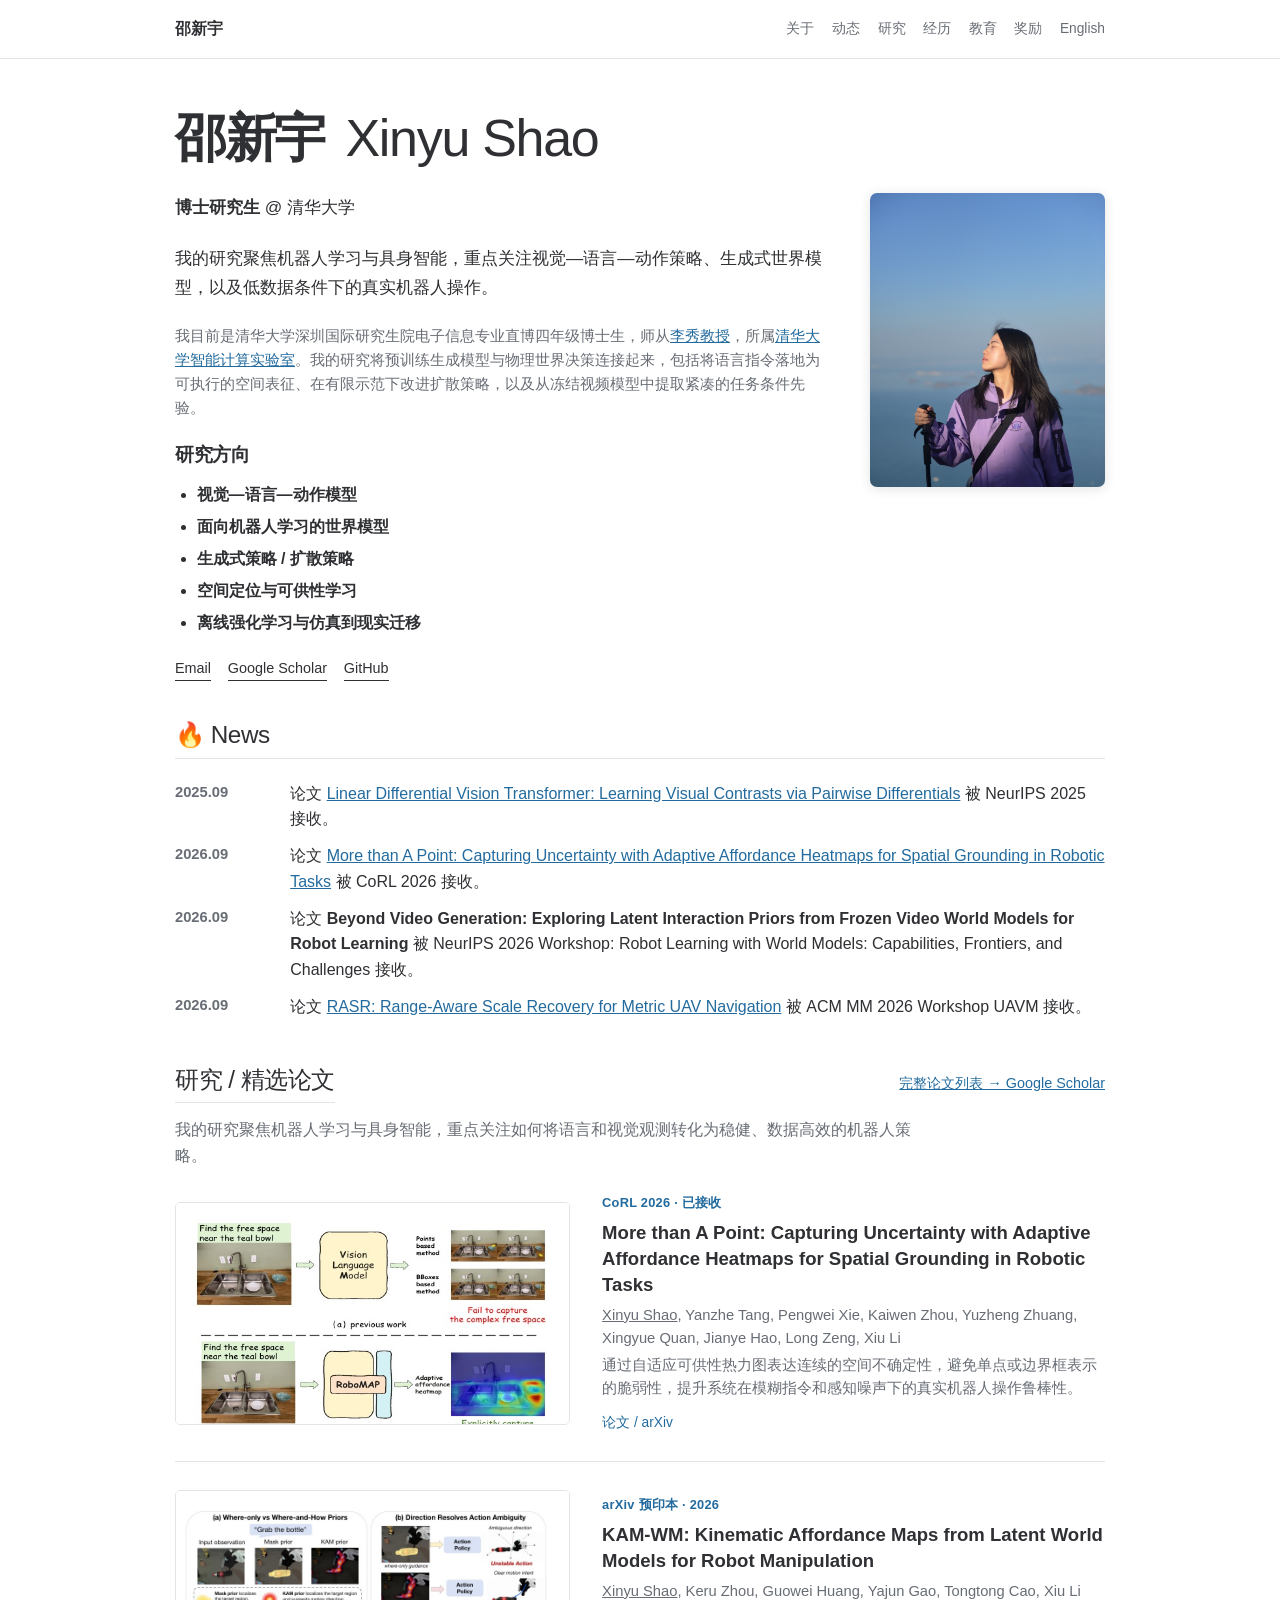
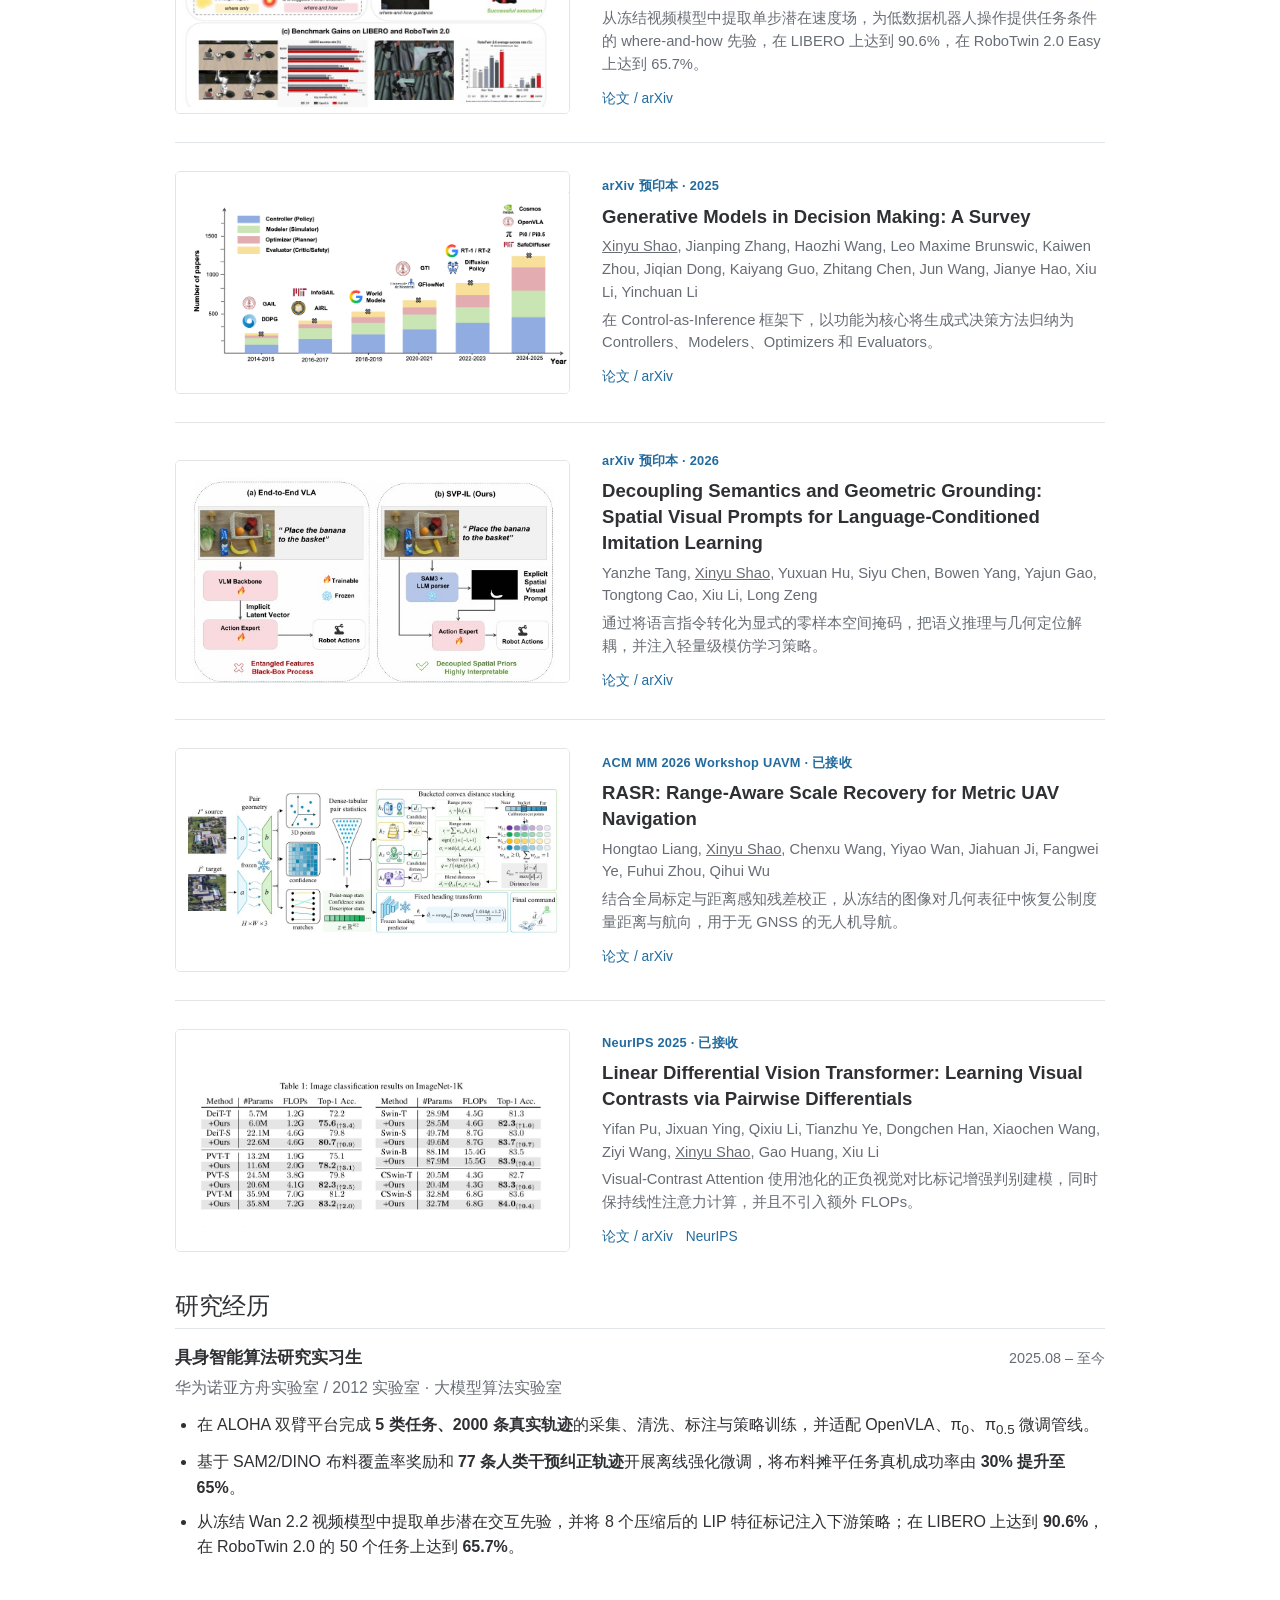
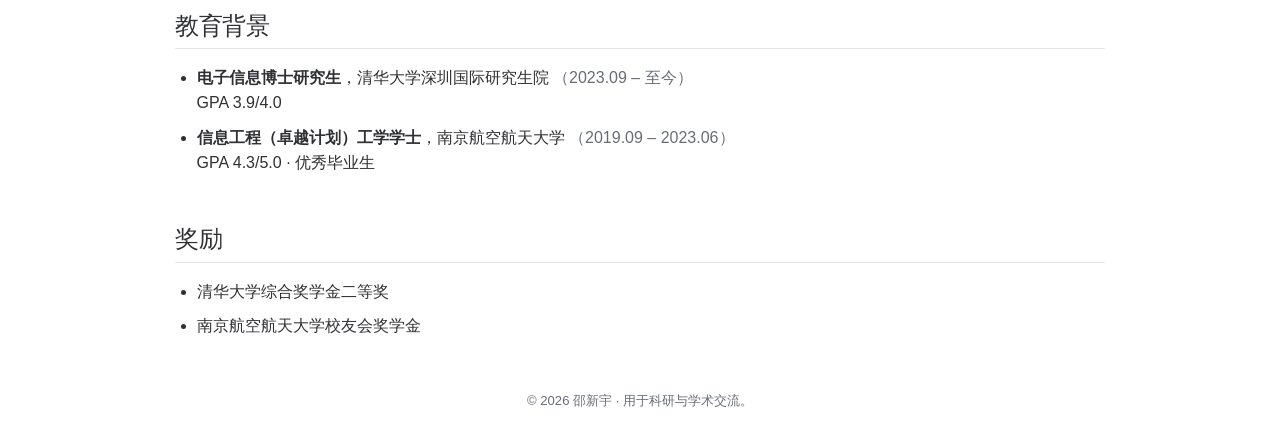
==== zh.html @ 451991c5 "Remove duplicate publication list" ====
<!DOCTYPE html>
<html lang="zh-CN">
<head>
    <meta charset="UTF-8">
    <meta name="viewport" content="width=device-width, initial-scale=1.0">
    <meta name="description" content="邵新宇，清华大学电子信息博士生，研究方向包括机器人学习、具身智能、视觉语言动作模型与生成式世界模型。">
    <title>邵新宇｜机器人学习与具身智能</title>
    <link rel="canonical" href="https://xyshao23.github.io/zh.html">
    <link rel="alternate" hreflang="en" href="https://xyshao23.github.io/">
    <link rel="alternate" hreflang="zh-CN" href="https://xyshao23.github.io/zh.html">
    <link rel="stylesheet" href="styles.css?v=research-20261004">
</head>
<body class="academic-home">
    <a class="skip-link" href="#main-content">跳转至正文</a>

    <header class="academic-nav">
        <div class="academic-nav__inner">
            <a class="academic-brand" href="#about">邵新宇</a>
            <nav class="academic-nav__links" aria-label="主导航">
                <a href="#about">关于</a>
                <a href="#news">动态</a>
                <a href="#research">研究</a>
                <a href="#experience">经历</a>
                <a href="#education">教育</a>
                <a href="#awards">奖励</a>
                <a href="index.html" lang="en">English</a>
            </nav>
        </div>
    </header>

    <main id="main-content" class="academic-container">
        <section id="about" class="academic-section academic-about" aria-labelledby="about-heading">
            <h1 id="about-heading"><strong>邵新宇</strong> <span lang="en">Xinyu Shao</span></h1>
            <div class="academic-about__grid">
                <div class="academic-intro">
                    <p class="identity-line"><strong>博士研究生</strong> @ 清华大学</p>
                    <p class="research-statement">我的研究聚焦机器人学习与具身智能，重点关注视觉—语言—动作策略、生成式世界模型，以及低数据条件下的真实机器人操作。</p>
                    <p class="research-context muted">我目前是清华大学深圳国际研究生院电子信息专业直博四年级博士生，师从<a href="https://scholar.google.com/citations?user=Xrh1OIUAAAAJ&amp;hl=zh-CN" target="_blank" rel="noopener noreferrer">李秀教授</a>，所属<a href="https://thusigsiclab.github.io/thu.github.io/" target="_blank" rel="noopener noreferrer">清华大学智能计算实验室</a>。我的研究将预训练生成模型与物理世界决策连接起来，包括将语言指令落地为可执行的空间表征、在有限示范下改进扩散策略，以及从冻结视频模型中提取紧凑的任务条件先验。</p>

                    <h2>研究方向</h2>
                    <ul class="research-interests">
                        <li><strong>视觉—语言—动作模型</strong></li>
                        <li><strong>面向机器人学习的世界模型</strong></li>
                        <li><strong>生成式策略 / 扩散策略</strong></li>
                        <li><strong>空间定位与可供性学习</strong></li>
                        <li><strong>离线强化学习与仿真到现实迁移</strong></li>
                    </ul>

                    <div class="academic-social" aria-label="联系链接">
                        <a href="mailto:shaoxy23@mails.tsinghua.edu.cn">Email</a>
                        <a href="https://scholar.google.com/citations?user=i7L7Gd4AAAAJ&amp;hl=zh-CN" target="_blank" rel="noopener noreferrer">Google Scholar</a>
                        <a href="https://github.com/xyshao23" target="_blank" rel="noopener noreferrer">GitHub</a>
                    </div>
                </div>
                <div class="academic-profile">
                    <img src="profile.jpg" alt="邵新宇的个人照片">
                </div>
            </div>
        </section>

        <section id="news" class="academic-section" aria-labelledby="news-heading">
            <h2 id="news-heading">🔥 News</h2>
            <div class="news-list">
                <div class="news-item">
                    <time datetime="2025-09">2025.09</time>
                    <p>论文 <a href="https://arxiv.org/abs/2511.00833" target="_blank" rel="noopener noreferrer">Linear Differential Vision Transformer: Learning Visual Contrasts via Pairwise Differentials</a> 被 NeurIPS 2025 接收。</p>
                </div>
                <div class="news-item">
                    <time datetime="2026-09">2026.09</time>
                    <p>论文 <a href="https://arxiv.org/abs/2510.10912" target="_blank" rel="noopener noreferrer">More than A Point: Capturing Uncertainty with Adaptive Affordance Heatmaps for Spatial Grounding in Robotic Tasks</a> 被 CoRL 2026 接收。</p>
                </div>
                <div class="news-item">
                    <time datetime="2026-09">2026.09</time>
                    <p>论文 <strong>Beyond Video Generation: Exploring Latent Interaction Priors from Frozen Video World Models for Robot Learning</strong> 被 NeurIPS 2026 Workshop: Robot Learning with World Models: Capabilities, Frontiers, and Challenges 接收。</p>
                </div>
                <div class="news-item">
                    <time datetime="2026-09">2026.09</time>
                    <p>论文 <a href="https://arxiv.org/abs/2607.09815" target="_blank" rel="noopener noreferrer">RASR: Range-Aware Scale Recovery for Metric UAV Navigation</a> 被 ACM MM 2026 Workshop UAVM 接收。</p>
                </div>
            </div>
        </section>

        <section id="research" class="academic-section research-section" aria-labelledby="research-heading">
            <div class="section-title-row">
                <h2 id="research-heading">研究 / 精选论文</h2>
                <a class="section-note" href="https://scholar.google.com/citations?user=i7L7Gd4AAAAJ&amp;hl=zh-CN" target="_blank" rel="noopener noreferrer">完整论文列表 → Google Scholar</a>
            </div>
            <p class="research-overview">我的研究聚焦机器人学习与具身智能，重点关注如何将语言和视觉观测转化为稳健、数据高效的机器人策略。</p>
            <div class="research-list">
                <article class="research-item">
                    <div class="research-figure"><img src="assets/research/more-than-a-point.jpg" alt="More than A Point 自适应可供性热力图对比" loading="eager"></div>
                    <div class="research-content">
                        <p class="research-kicker">CoRL 2026 · 已接收</p>
                        <h3><a href="https://arxiv.org/abs/2510.10912" target="_blank" rel="noopener noreferrer">More than A Point: Capturing Uncertainty with Adaptive Affordance Heatmaps for Spatial Grounding in Robotic Tasks</a></h3>
                        <p class="research-authors"><u>Xinyu Shao</u>, Yanzhe Tang, Pengwei Xie, Kaiwen Zhou, Yuzheng Zhuang, Xingyue Quan, Jianye Hao, Long Zeng, Xiu Li</p>
                        <p class="research-description">通过自适应可供性热力图表达连续的空间不确定性，避免单点或边界框表示的脆弱性，提升系统在模糊指令和感知噪声下的真实机器人操作鲁棒性。</p>
                        <p class="research-links"><a href="https://arxiv.org/abs/2510.10912" target="_blank" rel="noopener noreferrer">论文 / arXiv</a></p>
                    </div>
                </article>

                <article class="research-item">
                    <div class="research-figure"><img src="assets/research/kam-wm.jpg" alt="KAM-WM 的 where-and-how 先验与基准结果" loading="lazy"></div>
                    <div class="research-content">
                        <p class="research-kicker">arXiv 预印本 · 2026</p>
                        <h3><a href="https://arxiv.org/abs/2607.04652" target="_blank" rel="noopener noreferrer">KAM-WM: Kinematic Affordance Maps from Latent World Models for Robot Manipulation</a></h3>
                        <p class="research-authors"><u>Xinyu Shao</u>, Keru Zhou, Guowei Huang, Yajun Gao, Tongtong Cao, Xiu Li</p>
                        <p class="research-description">从冻结视频模型中提取单步潜在速度场，为低数据机器人操作提供任务条件的 where-and-how 先验，在 LIBERO 上达到 90.6%，在 RoboTwin 2.0 Easy 上达到 65.7%。</p>
                        <p class="research-links"><a href="https://arxiv.org/abs/2607.04652" target="_blank" rel="noopener noreferrer">论文 / arXiv</a></p>
                    </div>
                </article>

                <article class="research-item">
                    <div class="research-figure"><img src="assets/research/survey.png" alt="生成式决策方法的分类与论文发展趋势" loading="lazy"></div>
                    <div class="research-content">
                        <p class="research-kicker">arXiv 预印本 · 2025</p>
                        <h3><a href="https://arxiv.org/abs/2502.17100" target="_blank" rel="noopener noreferrer">Generative Models in Decision Making: A Survey</a></h3>
                        <p class="research-authors"><u>Xinyu Shao</u>, Jianping Zhang, Haozhi Wang, Leo Maxime Brunswic, Kaiwen Zhou, Jiqian Dong, Kaiyang Guo, Zhitang Chen, Jun Wang, Jianye Hao, Xiu Li, Yinchuan Li</p>
                        <p class="research-description">在 Control-as-Inference 框架下，以功能为核心将生成式决策方法归纳为 Controllers、Modelers、Optimizers 和 Evaluators。</p>
                        <p class="research-links"><a href="https://arxiv.org/abs/2502.17100" target="_blank" rel="noopener noreferrer">论文 / arXiv</a></p>
                    </div>
                </article>

                <article class="research-item">
                    <div class="research-figure"><img src="assets/research/spatial-visual-prompts.jpg" alt="端到端 VLA 与空间视觉提示模仿学习的对比" loading="lazy"></div>
                    <div class="research-content">
                        <p class="research-kicker">arXiv 预印本 · 2026</p>
                        <h3><a href="https://arxiv.org/abs/2606.25360" target="_blank" rel="noopener noreferrer">Decoupling Semantics and Geometric Grounding: Spatial Visual Prompts for Language-Conditioned Imitation Learning</a></h3>
                        <p class="research-authors">Yanzhe Tang, <u>Xinyu Shao</u>, Yuxuan Hu, Siyu Chen, Bowen Yang, Yajun Gao, Tongtong Cao, Xiu Li, Long Zeng</p>
                        <p class="research-description">通过将语言指令转化为显式的零样本空间掩码，把语义推理与几何定位解耦，并注入轻量级模仿学习策略。</p>
                        <p class="research-links"><a href="https://arxiv.org/abs/2606.25360" target="_blank" rel="noopener noreferrer">论文 / arXiv</a></p>
                    </div>
                </article>

                <article class="research-item">
                    <div class="research-figure"><img src="assets/research/rasr.jpg" alt="RASR 距离感知尺度恢复流程图" loading="lazy"></div>
                    <div class="research-content">
                        <p class="research-kicker">ACM MM 2026 Workshop UAVM · 已接收</p>
                        <h3><a href="https://arxiv.org/abs/2607.09815" target="_blank" rel="noopener noreferrer">RASR: Range-Aware Scale Recovery for Metric UAV Navigation</a></h3>
                        <p class="research-authors">Hongtao Liang, <u>Xinyu Shao</u>, Chenxu Wang, Yiyao Wan, Jiahuan Ji, Fangwei Ye, Fuhui Zhou, Qihui Wu</p>
                        <p class="research-description">结合全局标定与距离感知残差校正，从冻结的图像对几何表征中恢复公制度量距离与航向，用于无 GNSS 的无人机导航。</p>
                        <p class="research-links"><a href="https://arxiv.org/abs/2607.09815" target="_blank" rel="noopener noreferrer">论文 / arXiv</a></p>
                    </div>
                </article>

                <article class="research-item">
                    <div class="research-figure"><img src="assets/research/linear-differential-vit.jpg" alt="Visual-Contrast Attention 与基线视觉 Transformer 的 ImageNet-1K 分类结果对比" loading="lazy"></div>
                    <div class="research-content">
                        <p class="research-kicker">NeurIPS 2025 · 已接收</p>
                        <h3><a href="https://arxiv.org/abs/2511.00833" target="_blank" rel="noopener noreferrer">Linear Differential Vision Transformer: Learning Visual Contrasts via Pairwise Differentials</a></h3>
                        <p class="research-authors">Yifan Pu, Jixuan Ying, Qixiu Li, Tianzhu Ye, Dongchen Han, Xiaochen Wang, Ziyi Wang, <u>Xinyu Shao</u>, Gao Huang, Xiu Li</p>
                        <p class="research-description">Visual-Contrast Attention 使用池化的正负视觉对比标记增强判别建模，同时保持线性注意力计算，并且不引入额外 FLOPs。</p>
                        <p class="research-links"><a href="https://arxiv.org/abs/2511.00833" target="_blank" rel="noopener noreferrer">论文 / arXiv</a><a href="https://neurips.cc/virtual/2025/loc/san-diego/poster/119578" target="_blank" rel="noopener noreferrer">NeurIPS</a></p>
                    </div>
                </article>
            </div>
        </section>

        <section id="experience" class="academic-section" aria-labelledby="experience-heading">
            <h2 id="experience-heading">研究经历</h2>
            <div class="timeline-item">
                <div class="timeline-heading">
                    <h3>具身智能算法研究实习生</h3>
                    <time datetime="2025-08">2025.08 – 至今</time>
                </div>
                <p class="organization">华为诺亚方舟实验室 / 2012 实验室 · 大模型算法实验室</p>
                <ul class="detail-list">
                    <li>在 ALOHA 双臂平台完成 <strong>5 类任务、2000 条真实轨迹</strong>的采集、清洗、标注与策略训练，并适配 OpenVLA、π<sub>0</sub>、π<sub>0.5</sub> 微调管线。</li>
                    <li>基于 SAM2/DINO 布料覆盖率奖励和 <strong>77 条人类干预纠正轨迹</strong>开展离线强化微调，将布料摊平任务真机成功率由 <strong>30% 提升至 65%</strong>。</li>
                    <li>从冻结 Wan 2.2 视频模型中提取单步潜在交互先验，并将 8 个压缩后的 LIP 特征标记注入下游策略；在 LIBERO 上达到 <strong>90.6%</strong>，在 RoboTwin 2.0 的 50 个任务上达到 <strong>65.7%</strong>。</li>
                </ul>
            </div>
        </section>

        <section id="education" class="academic-section" aria-labelledby="education-heading">
            <h2 id="education-heading">教育背景</h2>
            <ul class="compact-list">
                <li><strong>电子信息博士研究生</strong>，清华大学深圳国际研究生院 <span class="muted">（2023.09 – 至今）</span><br>GPA 3.9/4.0</li>
                <li><strong>信息工程（卓越计划）工学学士</strong>，南京航空航天大学 <span class="muted">（2019.09 – 2023.06）</span><br>GPA 4.3/5.0 · 优秀毕业生</li>
            </ul>
        </section>

        <section id="awards" class="academic-section" aria-labelledby="awards-heading">
            <h2 id="awards-heading">奖励</h2>
            <ul class="compact-list">
                <li>清华大学综合奖学金二等奖</li>
                <li>南京航空航天大学校友会奖学金</li>
            </ul>
        </section>
    </main>

    <footer class="academic-footer">© 2026 邵新宇 · 用于科研与学术交流。</footer>
</body>
</html>
---- styles.css ----
:root {
    --text: #2f3033;
    --muted: #686d75;
    --accent: #236b9e;
    --accent-dark: #185178;
    --border: #e1e5e8;
    --soft: #f3f6f8;
    --nav-height: 58px;
}

* {
    box-sizing: border-box;
}

html {
    scroll-behavior: smooth;
}

body.academic-home {
    margin: 0;
    padding-top: var(--nav-height);
    background: #ffffff;
    color: var(--text);
    font-family: -apple-system, BlinkMacSystemFont, "Segoe UI", Helvetica, Arial, sans-serif;
    font-size: 16px;
    line-height: 1.58;
}

a {
    color: var(--accent);
}

a:hover {
    color: var(--accent-dark);
}

a:focus-visible {
    outline: 3px solid rgba(35, 107, 158, 0.35);
    outline-offset: 3px;
}

.skip-link {
    position: absolute;
    top: 0;
    left: -9999px;
    z-index: 200;
    padding: 0.45rem 0.75rem;
    background: var(--text);
    color: #ffffff;
}

.skip-link:focus {
    left: 1rem;
    top: 1rem;
}

.academic-nav {
    position: fixed;
    inset: 0 0 auto;
    z-index: 100;
    min-height: var(--nav-height);
    border-bottom: 1px solid var(--border);
    background: rgba(255, 255, 255, 0.97);
}

.academic-nav__inner,
.academic-container,
.academic-footer {
    width: min(930px, calc(100% - 32px));
    margin: 0 auto;
}

.academic-nav__inner {
    min-height: var(--nav-height);
    display: flex;
    align-items: center;
    justify-content: space-between;
    gap: 1.5rem;
}

.academic-brand {
    flex: 0 0 auto;
    color: var(--text);
    font-size: 0.98rem;
    font-weight: 700;
    text-decoration: none;
    letter-spacing: -0.01em;
}

.academic-nav__links {
    display: flex;
    align-items: center;
    justify-content: flex-end;
    gap: 1.1rem;
    flex-wrap: wrap;
}

.academic-nav__links a {
    color: var(--muted);
    font-size: 0.86rem;
    text-decoration: none;
    white-space: nowrap;
}

.academic-nav__links a:hover,
.academic-nav__links a:focus-visible {
    color: var(--accent-dark);
}

.academic-section {
    padding-top: 2.45rem;
    scroll-margin-top: calc(var(--nav-height) + 2rem);
}

.academic-about {
    padding-top: 3.25rem;
}

h1,
h2,
h3,
p {
    overflow-wrap: anywhere;
}

h1 {
    margin: 0 0 1.7rem;
    color: var(--text);
    font-size: clamp(2.35rem, 6vw, 3.25rem);
    font-weight: 300;
    letter-spacing: -0.045em;
    line-height: 1.08;
}

h1 strong {
    font-weight: 700;
}

h1 span {
    margin-left: 0.18em;
    font-weight: 300;
    letter-spacing: -0.025em;
}

h2 {
    margin: 0 0 1rem;
    padding-bottom: 0.45rem;
    border-bottom: 1px solid var(--border);
    color: var(--text);
    font-size: 1.52rem;
    font-weight: 400;
    letter-spacing: -0.02em;
    line-height: 1.25;
}

h3 {
    color: var(--text);
}

.academic-about__grid {
    display: grid;
    grid-template-columns: minmax(0, 1fr) 235px;
    gap: 2.65rem;
    align-items: start;
}

.academic-intro {
    min-width: 0;
}

.identity-line {
    margin: 0 0 1.4rem;
    font-size: 1.08rem;
    line-height: 1.65;
}

.research-statement {
    max-width: 690px;
    margin: 0 0 1.45rem;
    font-size: 1.08rem;
    line-height: 1.65;
}

.research-context {
    max-width: 690px;
    margin: 0 0 1.35rem;
    font-size: 0.94rem;
    line-height: 1.58;
}

.academic-intro h2 {
    margin-top: 1.45rem;
    padding: 0;
    border-bottom: 0;
    font-size: 1.18rem;
    font-weight: 700;
}

.research-interests {
    margin: 0.35rem 0 1.35rem;
    padding-left: 1.35rem;
}

.research-interests li {
    margin: 0 0 0.42rem;
}

.academic-profile {
    width: 235px;
    justify-self: end;
}

.academic-profile img {
    display: block;
    width: 100%;
    aspect-ratio: 4 / 5;
    border-radius: 7px;
    box-shadow: 0 2px 12px rgba(21, 32, 43, 0.12);
    object-fit: cover;
    object-position: center 27%;
}

.academic-social {
    display: flex;
    gap: 1.05rem;
    flex-wrap: wrap;
    margin: 1.35rem 0 0;
}

.academic-social a {
    border-bottom: 1px solid currentColor;
    color: var(--text);
    font-size: 0.9rem;
    text-decoration: none;
}

.academic-social a:hover {
    color: var(--accent);
}

.news-list {
    margin: 0;
}

.news-item {
    display: grid;
    grid-template-columns: 6.2rem minmax(0, 1fr);
    gap: 1rem;
    padding: 0.38rem 0;
}

.news-item time {
    color: var(--muted);
    font-size: 0.92rem;
    font-weight: 700;
    white-space: nowrap;
}

.news-item p {
    margin: 0;
}

.research-overview {
    max-width: 760px;
    margin: -0.25rem 0 1.55rem;
    color: var(--muted);
    font-size: 1.03rem;
}

.research-list {
    display: flex;
    flex-direction: column;
    gap: 1.75rem;
}

.research-item {
    display: grid;
    grid-template-columns: minmax(260px, 0.88fr) minmax(0, 1.12fr);
    gap: 2rem;
    align-items: center;
    padding-bottom: 1.75rem;
    border-bottom: 1px solid var(--border);
}

.research-item:last-child {
    padding-bottom: 0;
    border-bottom: 0;
}

.research-figure {
    overflow: hidden;
    border: 1px solid var(--border);
    border-radius: 5px;
    background: #ffffff;
}

.research-figure img {
    display: block;
    width: 100%;
    aspect-ratio: 16 / 9;
    object-fit: contain;
    background: #ffffff;
}

.research-content {
    min-width: 0;
}

.research-kicker {
    margin: 0 0 0.45rem;
    color: var(--accent);
    font-size: 0.8rem;
    font-weight: 700;
    letter-spacing: 0.02em;
}

.research-content h3 {
    margin: 0 0 0.35rem;
    font-size: 1.16rem;
    line-height: 1.4;
}

.research-content h3 a {
    color: var(--text);
    text-decoration: none;
}

.research-content h3 a:hover {
    color: var(--accent);
}

.research-authors,
.research-description {
    margin: 0.3rem 0;
    font-size: 0.92rem;
    line-height: 1.55;
}

.research-authors {
    color: var(--muted);
}

.research-description {
    color: var(--muted);
}

.research-links {
    display: flex;
    gap: 0.8rem;
    flex-wrap: wrap;
    margin: 0.75rem 0 0;
    font-size: 0.86rem;
}

.research-links a {
    color: var(--accent);
    text-decoration: none;
}

.research-links a:hover {
    text-decoration: underline;
}

.section-title-row {
    display: flex;
    align-items: baseline;
    justify-content: space-between;
    gap: 1rem;
    flex-wrap: wrap;
}

.section-title-row h2 {
    margin-bottom: 1.05rem;
}

.section-note {
    margin-bottom: 0.82rem;
    font-size: 0.9rem;
    white-space: nowrap;
}

.publications-list {
    margin: 1.15rem 0 0;
    padding: 0;
    list-style: none;
}

.publication-item {
    display: grid;
    grid-template-columns: 110px minmax(0, 1fr);
    gap: 1.3rem;
    margin: 0 0 1.55rem;
}

.publication-badges {
    display: flex;
    flex-direction: column;
    gap: 0.4rem;
    padding-top: 0.12rem;
}

.publication-badge {
    display: block;
    padding: 0.18rem 0.35rem;
    border-radius: 3px;
    background: #347e91;
    color: #ffffff;
    font-size: 0.7rem;
    font-weight: 700;
    line-height: 1.35;
    text-align: center;
}

.publication-badge.accepted {
    background: #6c9d50;
}

.publication-badge.preprint {
    background: #707983;
}

.publication-content {
    min-width: 0;
}

.publication-content h3 {
    margin: 0 0 0.22rem;
    font-size: 1.02rem;
    line-height: 1.38;
}

.publication-content h3 a {
    color: var(--text);
    text-decoration: none;
}

.publication-content h3 a:hover {
    color: var(--accent);
}

.publication-authors,
.publication-venue,
.publication-highlights {
    margin: 0.17rem 0;
    font-size: 0.91rem;
    line-height: 1.5;
}

.publication-venue {
    color: var(--muted);
}

.publication-highlights {
    color: var(--muted);
}

.publication-links {
    display: flex;
    gap: 0.42rem 0.58rem;
    flex-wrap: wrap;
    margin: 0.42rem 0 0;
    font-size: 0.78rem;
}

.publication-links a,
.publication-links span {
    display: inline-block;
    padding: 0.13rem 0.5rem;
    border: 1px solid var(--border);
    border-radius: 3px;
    color: var(--text);
    text-decoration: none;
}

.publication-links a:hover {
    border-color: var(--accent);
    color: var(--accent);
}

.timeline-item {
    padding-bottom: 0.15rem;
}

.timeline-heading {
    display: flex;
    align-items: baseline;
    justify-content: space-between;
    gap: 1rem;
}

.timeline-heading h3 {
    margin: 0;
    font-size: 1.05rem;
}

.timeline-heading time {
    flex: 0 0 auto;
    color: var(--muted);
    font-size: 0.9rem;
}

.organization {
    margin: 0.22rem 0 0.7rem;
    color: var(--muted);
}

.detail-list,
.compact-list {
    margin: 0;
    padding-left: 1.35rem;
}

.detail-list li,
.compact-list li {
    margin-bottom: 0.58rem;
}

.muted {
    color: var(--muted);
}

.academic-footer {
    padding-top: 2.7rem;
    padding-bottom: 2rem;
    color: var(--muted);
    font-size: 0.82rem;
    text-align: center;
}

@media (max-width: 720px) {
    :root {
        --nav-height: 112px;
    }

    .academic-nav__inner {
        align-items: flex-start;
        flex-direction: column;
        justify-content: center;
        gap: 0.2rem;
        padding: 0.6rem 0;
    }

    .academic-nav__links {
        justify-content: flex-start;
        gap: 0.35rem 0.95rem;
    }

    .academic-about__grid {
        grid-template-columns: 1fr;
        gap: 1.6rem;
    }

    .academic-profile {
        order: -1;
        width: min(210px, 64vw);
        justify-self: center;
    }

    .academic-about {
        padding-top: 2.3rem;
    }

    .news-item {
        grid-template-columns: 5.5rem minmax(0, 1fr);
        gap: 0.7rem;
    }

    .publication-item {
        grid-template-columns: 1fr;
        gap: 0.48rem;
    }

    .research-item {
        grid-template-columns: 1fr;
        gap: 1rem;
        align-items: start;
    }

    .research-figure {
        width: 100%;
    }

    .publication-badges {
        flex-direction: row;
        flex-wrap: wrap;
        width: auto;
    }

    .publication-badge {
        min-width: 66px;
    }

    .timeline-heading {
        align-items: flex-start;
        flex-direction: column;
        gap: 0.12rem;
    }

    .section-note {
        white-space: normal;
    }
}

@media (max-width: 460px) {
    .academic-nav__inner,
    .academic-container,
    .academic-footer {
        width: min(930px, calc(100% - 24px));
    }

    body.academic-home {
        font-size: 15px;
    }

    h1 {
        font-size: 2.25rem;
    }

    .news-item {
        grid-template-columns: 1fr;
        gap: 0.08rem;
    }
}
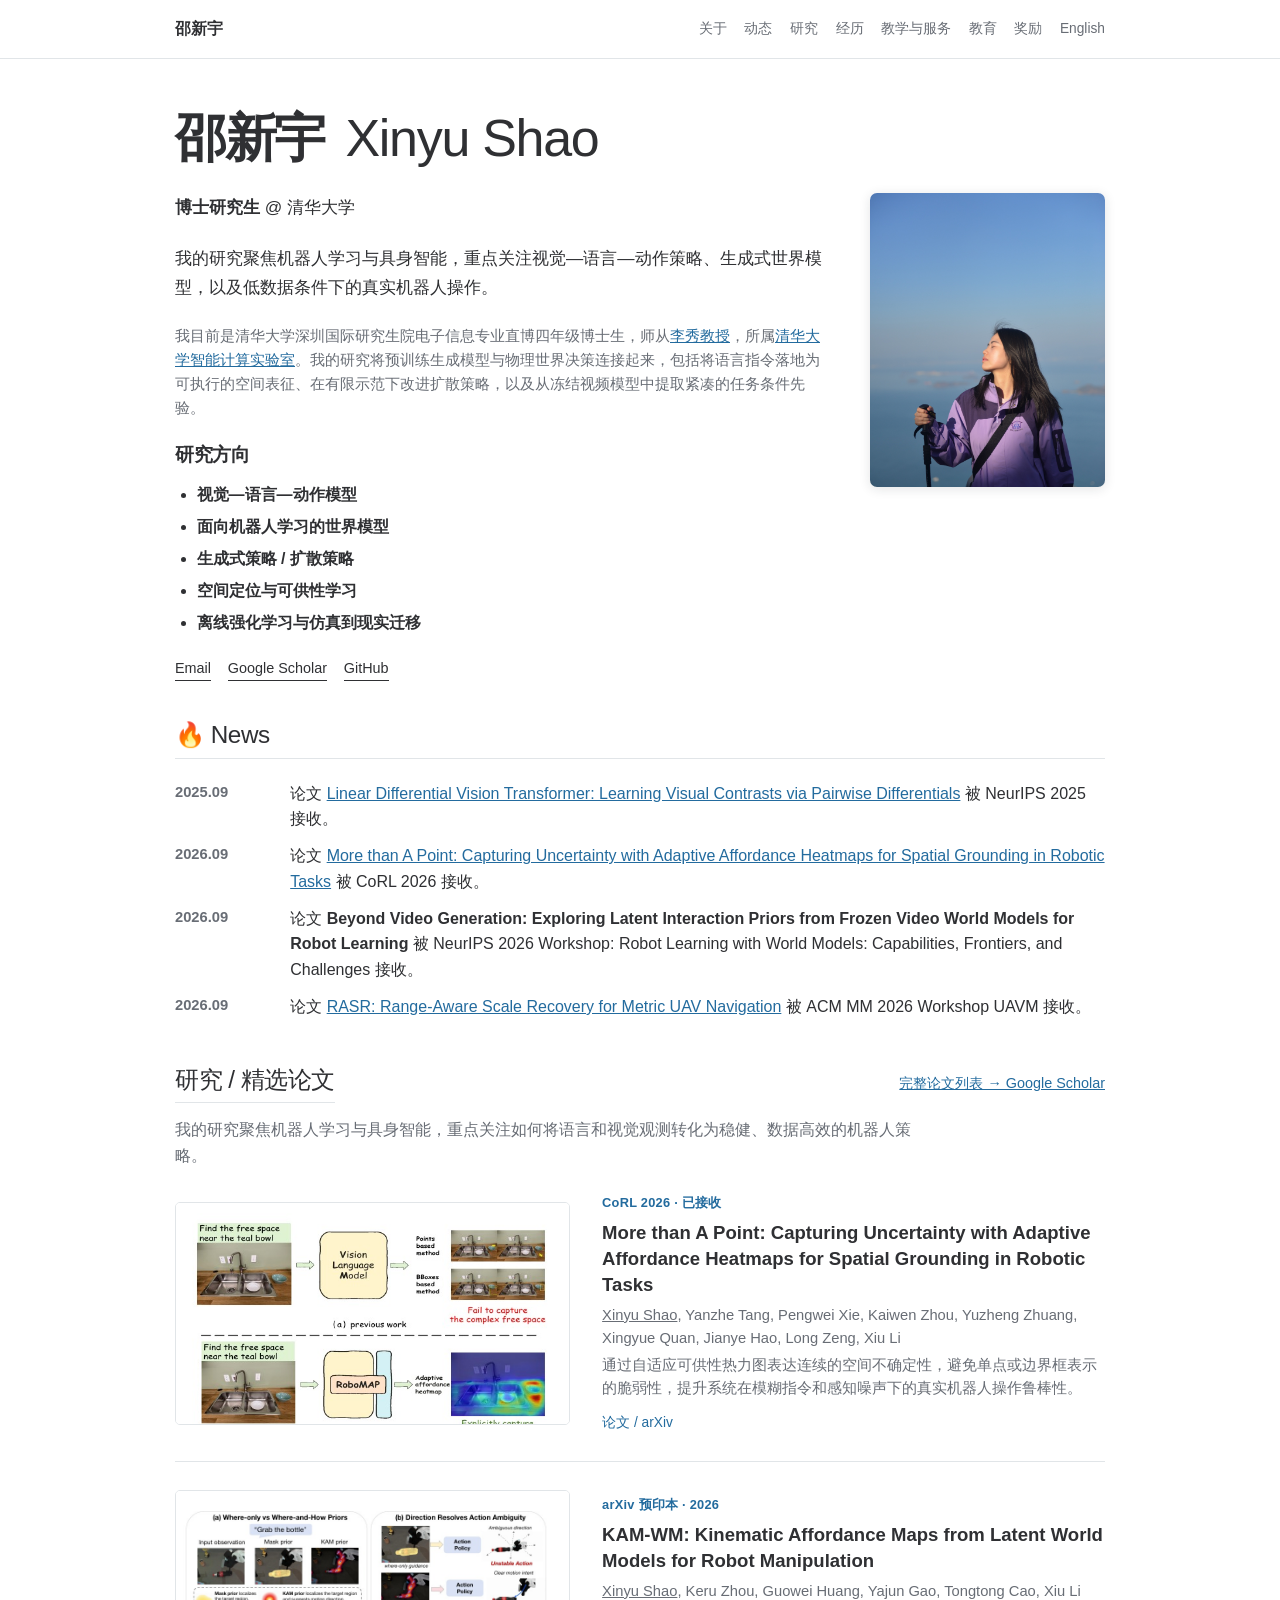
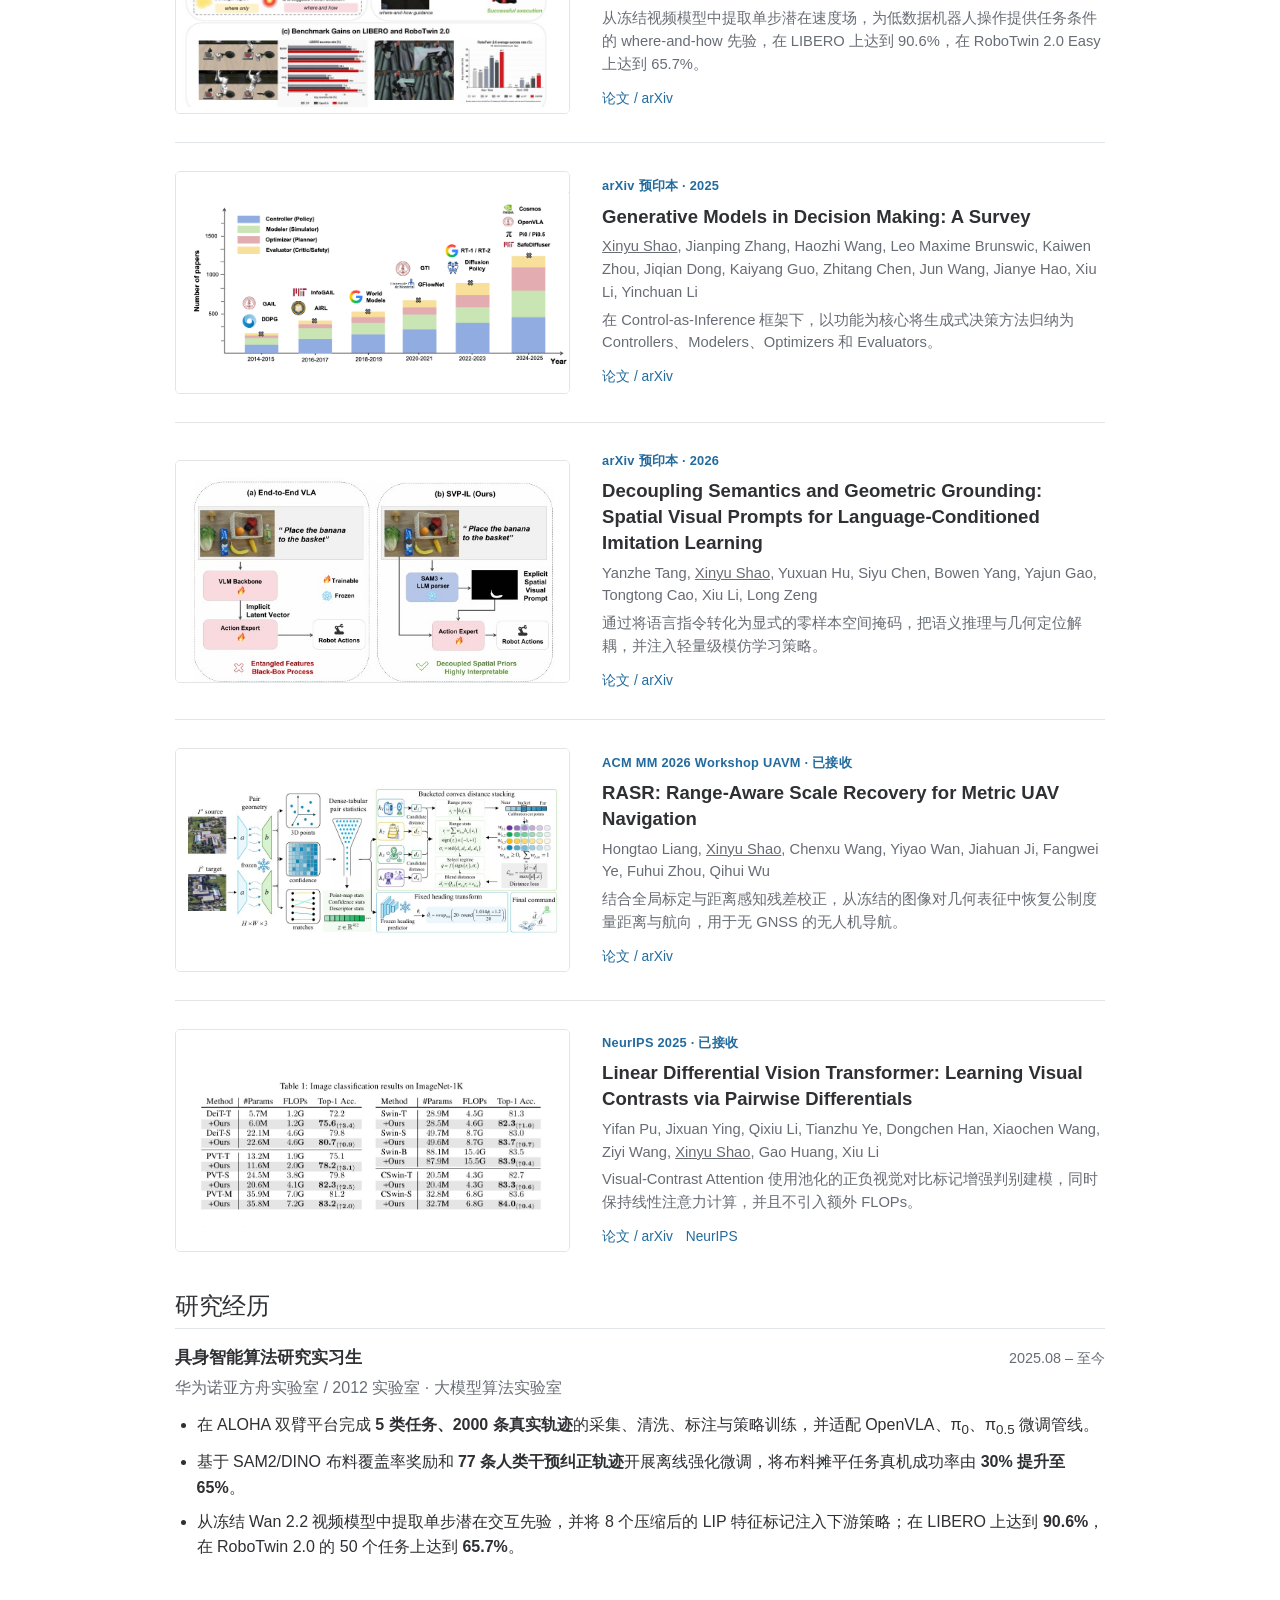
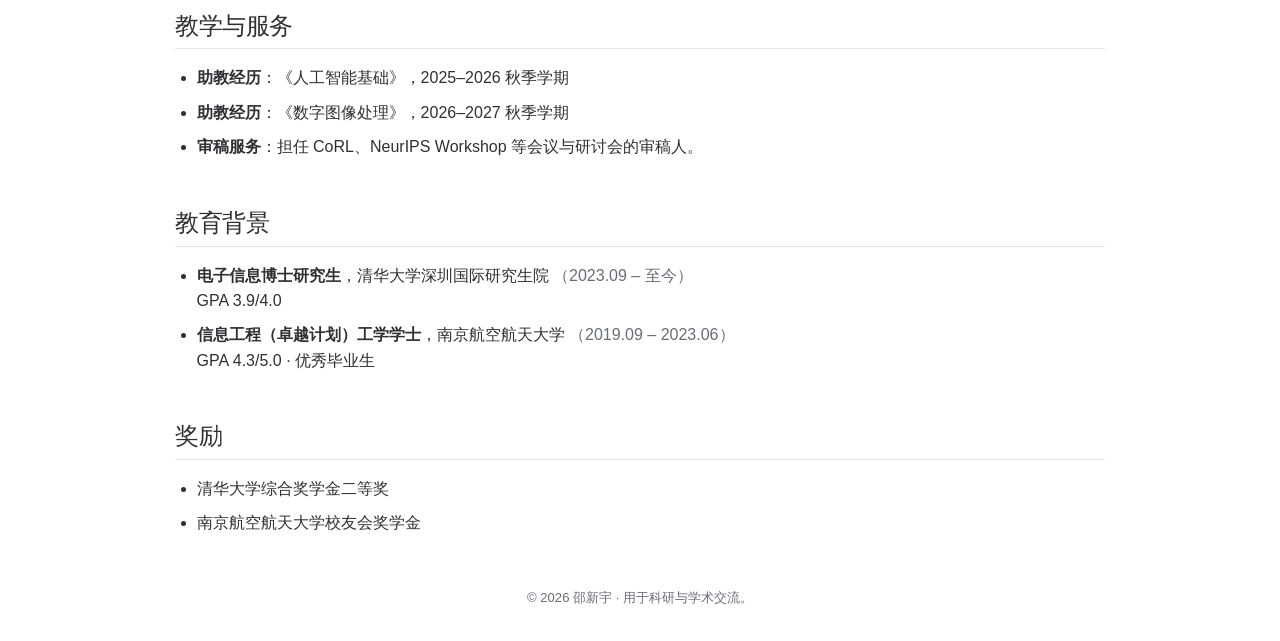
==== commit 425cd780: "Add teaching and review service section" ====
--- a/zh.html
+++ b/zh.html
@@ -21,6 +21,7 @@
                 <a href="#news">动态</a>
                 <a href="#research">研究</a>
                 <a href="#experience">经历</a>
+                <a href="#service">教学与服务</a>
                 <a href="#education">教育</a>
                 <a href="#awards">奖励</a>
                 <a href="index.html" lang="en">English</a>
@@ -171,6 +172,15 @@
             </div>
         </section>
 
+        <section id="service" class="academic-section" aria-labelledby="service-heading">
+            <h2 id="service-heading">教学与服务</h2>
+            <ul class="compact-list">
+                <li><strong>助教经历</strong>：《人工智能基础》，2025–2026 秋季学期</li>
+                <li><strong>助教经历</strong>：《数字图像处理》，2026–2027 秋季学期</li>
+                <li><strong>审稿服务</strong>：担任 CoRL、NeurIPS Workshop 等会议与研讨会的审稿人。</li>
+            </ul>
+        </section>
+
         <section id="education" class="academic-section" aria-labelledby="education-heading">
             <h2 id="education-heading">教育背景</h2>
             <ul class="compact-list">
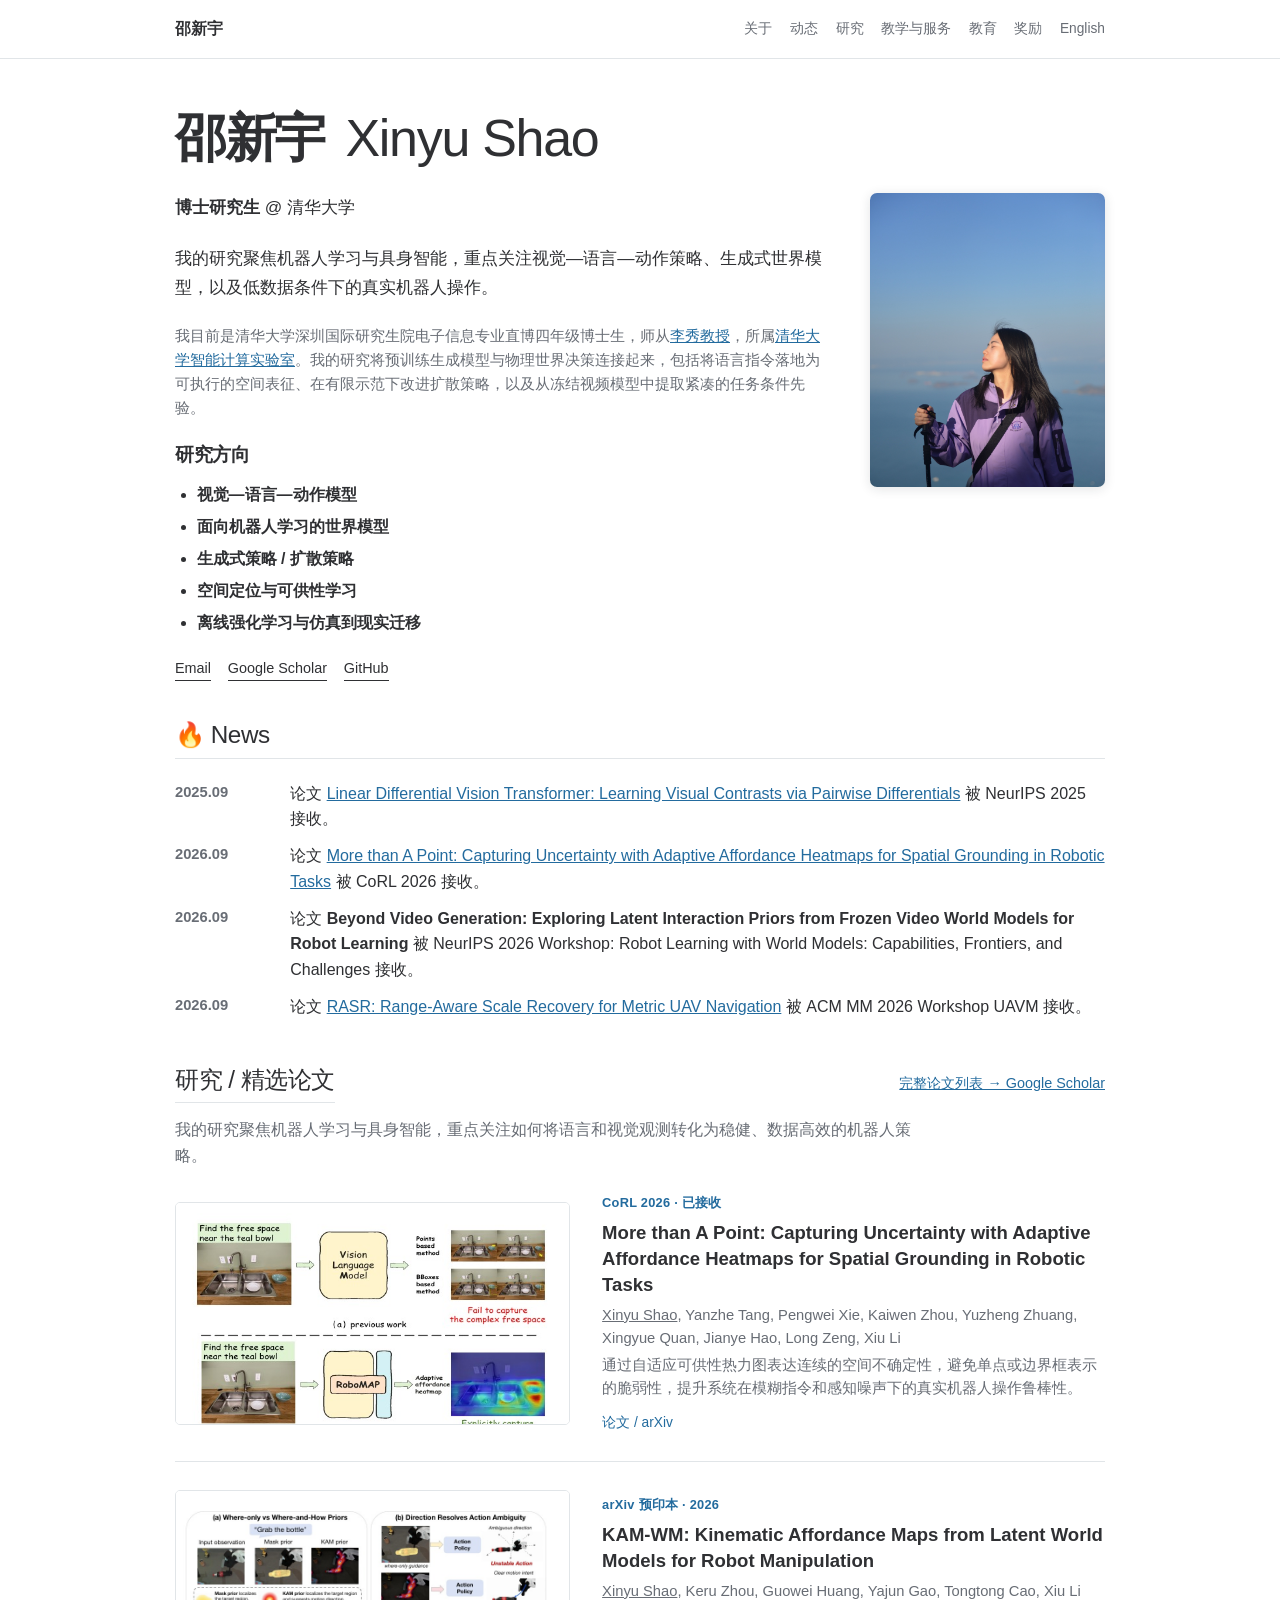
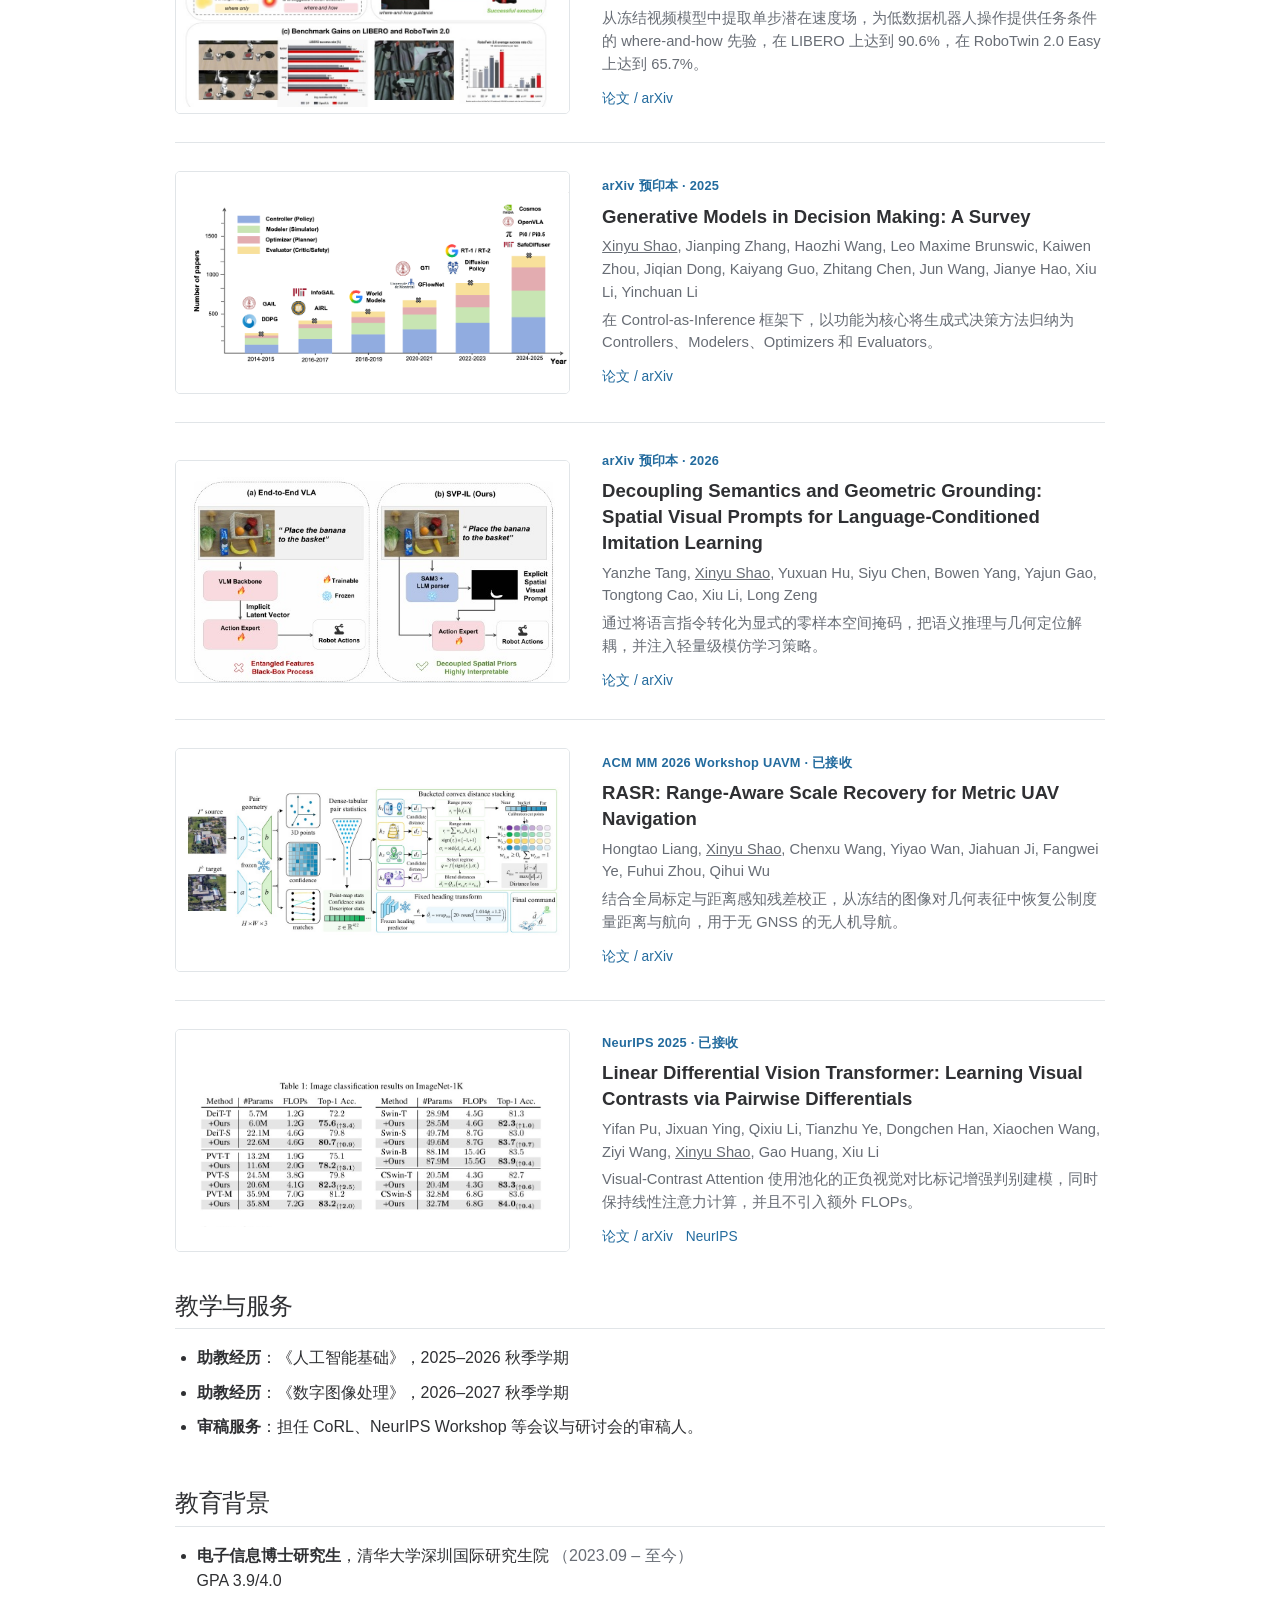
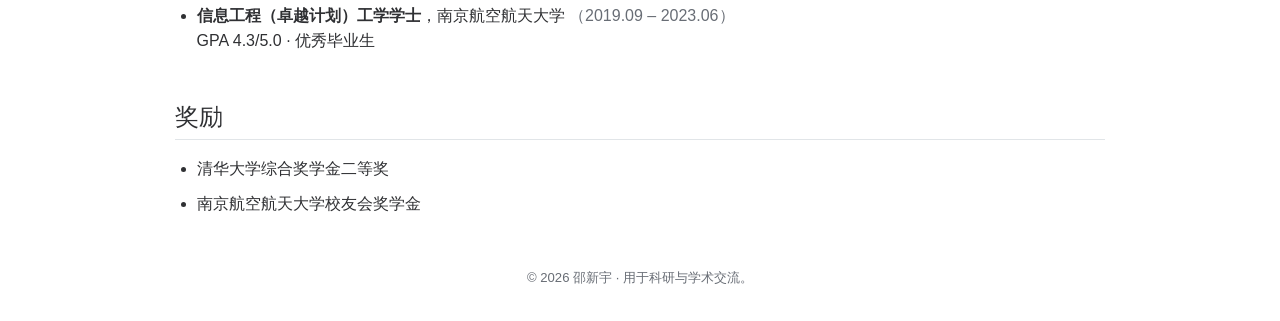
==== commit 63bb028a: "Remove detailed experience section" ====
--- a/zh.html
+++ b/zh.html
@@ -20,7 +20,6 @@
                 <a href="#about">关于</a>
                 <a href="#news">动态</a>
                 <a href="#research">研究</a>
-                <a href="#experience">经历</a>
                 <a href="#service">教学与服务</a>
                 <a href="#education">教育</a>
                 <a href="#awards">奖励</a>
@@ -156,22 +155,6 @@
             </div>
         </section>
 
-        <section id="experience" class="academic-section" aria-labelledby="experience-heading">
-            <h2 id="experience-heading">研究经历</h2>
-            <div class="timeline-item">
-                <div class="timeline-heading">
-                    <h3>具身智能算法研究实习生</h3>
-                    <time datetime="2025-08">2025.08 – 至今</time>
-                </div>
-                <p class="organization">华为诺亚方舟实验室 / 2012 实验室 · 大模型算法实验室</p>
-                <ul class="detail-list">
-                    <li>在 ALOHA 双臂平台完成 <strong>5 类任务、2000 条真实轨迹</strong>的采集、清洗、标注与策略训练，并适配 OpenVLA、π<sub>0</sub>、π<sub>0.5</sub> 微调管线。</li>
-                    <li>基于 SAM2/DINO 布料覆盖率奖励和 <strong>77 条人类干预纠正轨迹</strong>开展离线强化微调，将布料摊平任务真机成功率由 <strong>30% 提升至 65%</strong>。</li>
-                    <li>从冻结 Wan 2.2 视频模型中提取单步潜在交互先验，并将 8 个压缩后的 LIP 特征标记注入下游策略；在 LIBERO 上达到 <strong>90.6%</strong>，在 RoboTwin 2.0 的 50 个任务上达到 <strong>65.7%</strong>。</li>
-                </ul>
-            </div>
-        </section>
-
         <section id="service" class="academic-section" aria-labelledby="service-heading">
             <h2 id="service-heading">教学与服务</h2>
             <ul class="compact-list">
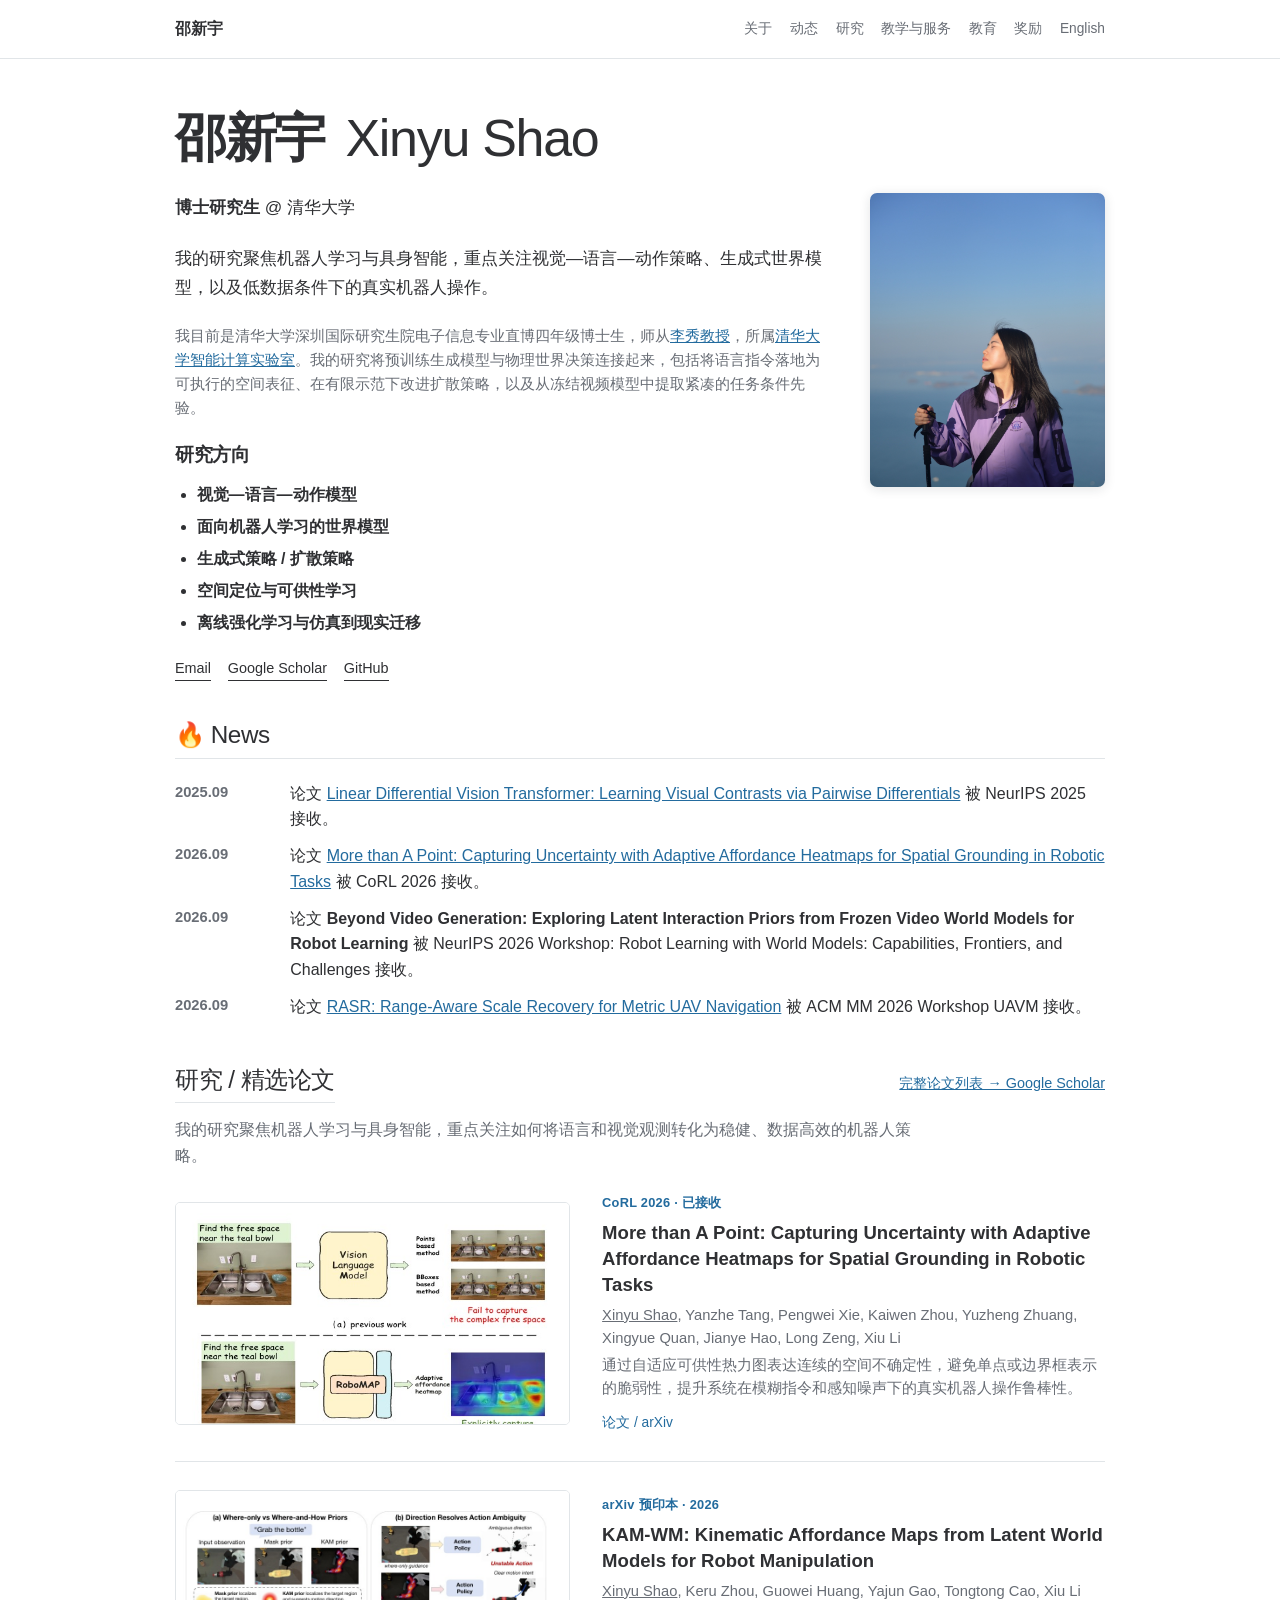
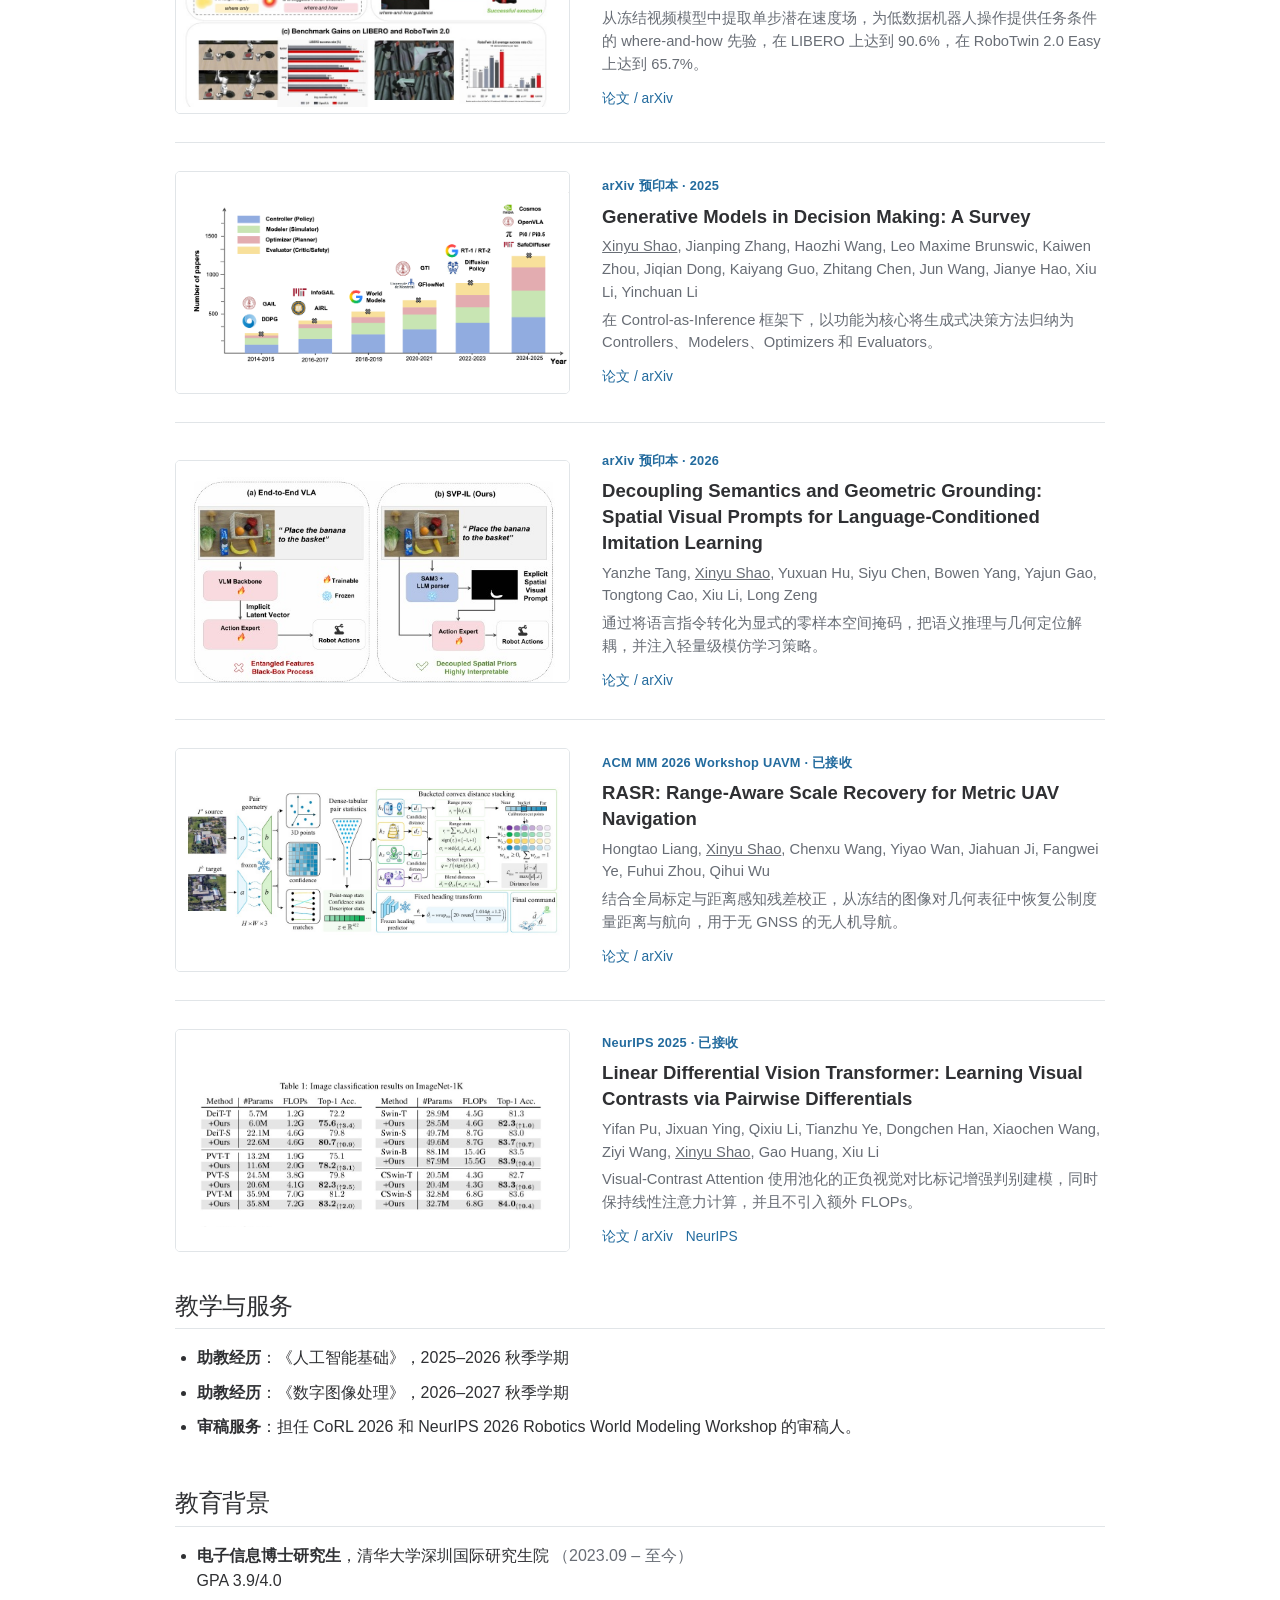
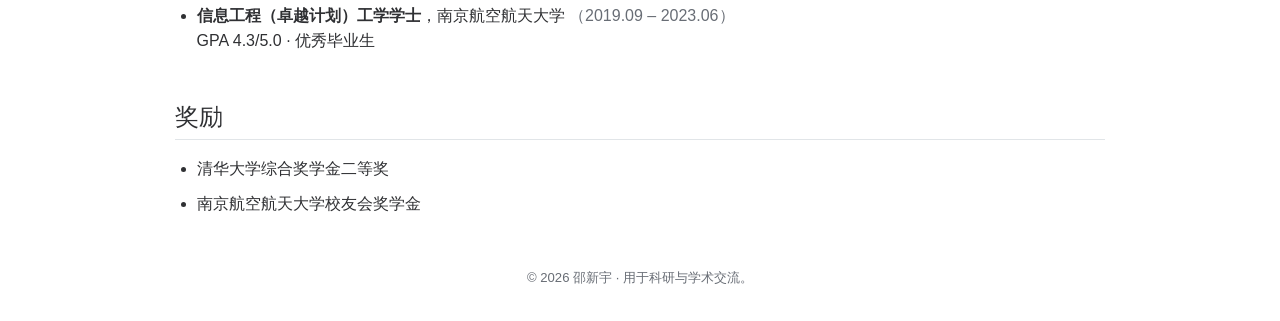
==== commit f3908b33: "Specify review service venues" ====
--- a/zh.html
+++ b/zh.html
@@ -160,7 +160,7 @@
             <ul class="compact-list">
                 <li><strong>助教经历</strong>：《人工智能基础》，2025–2026 秋季学期</li>
                 <li><strong>助教经历</strong>：《数字图像处理》，2026–2027 秋季学期</li>
-                <li><strong>审稿服务</strong>：担任 CoRL、NeurIPS Workshop 等会议与研讨会的审稿人。</li>
+                <li><strong>审稿服务</strong>：担任 CoRL 2026 和 NeurIPS 2026 Robotics World Modeling Workshop 的审稿人。</li>
             </ul>
         </section>
 
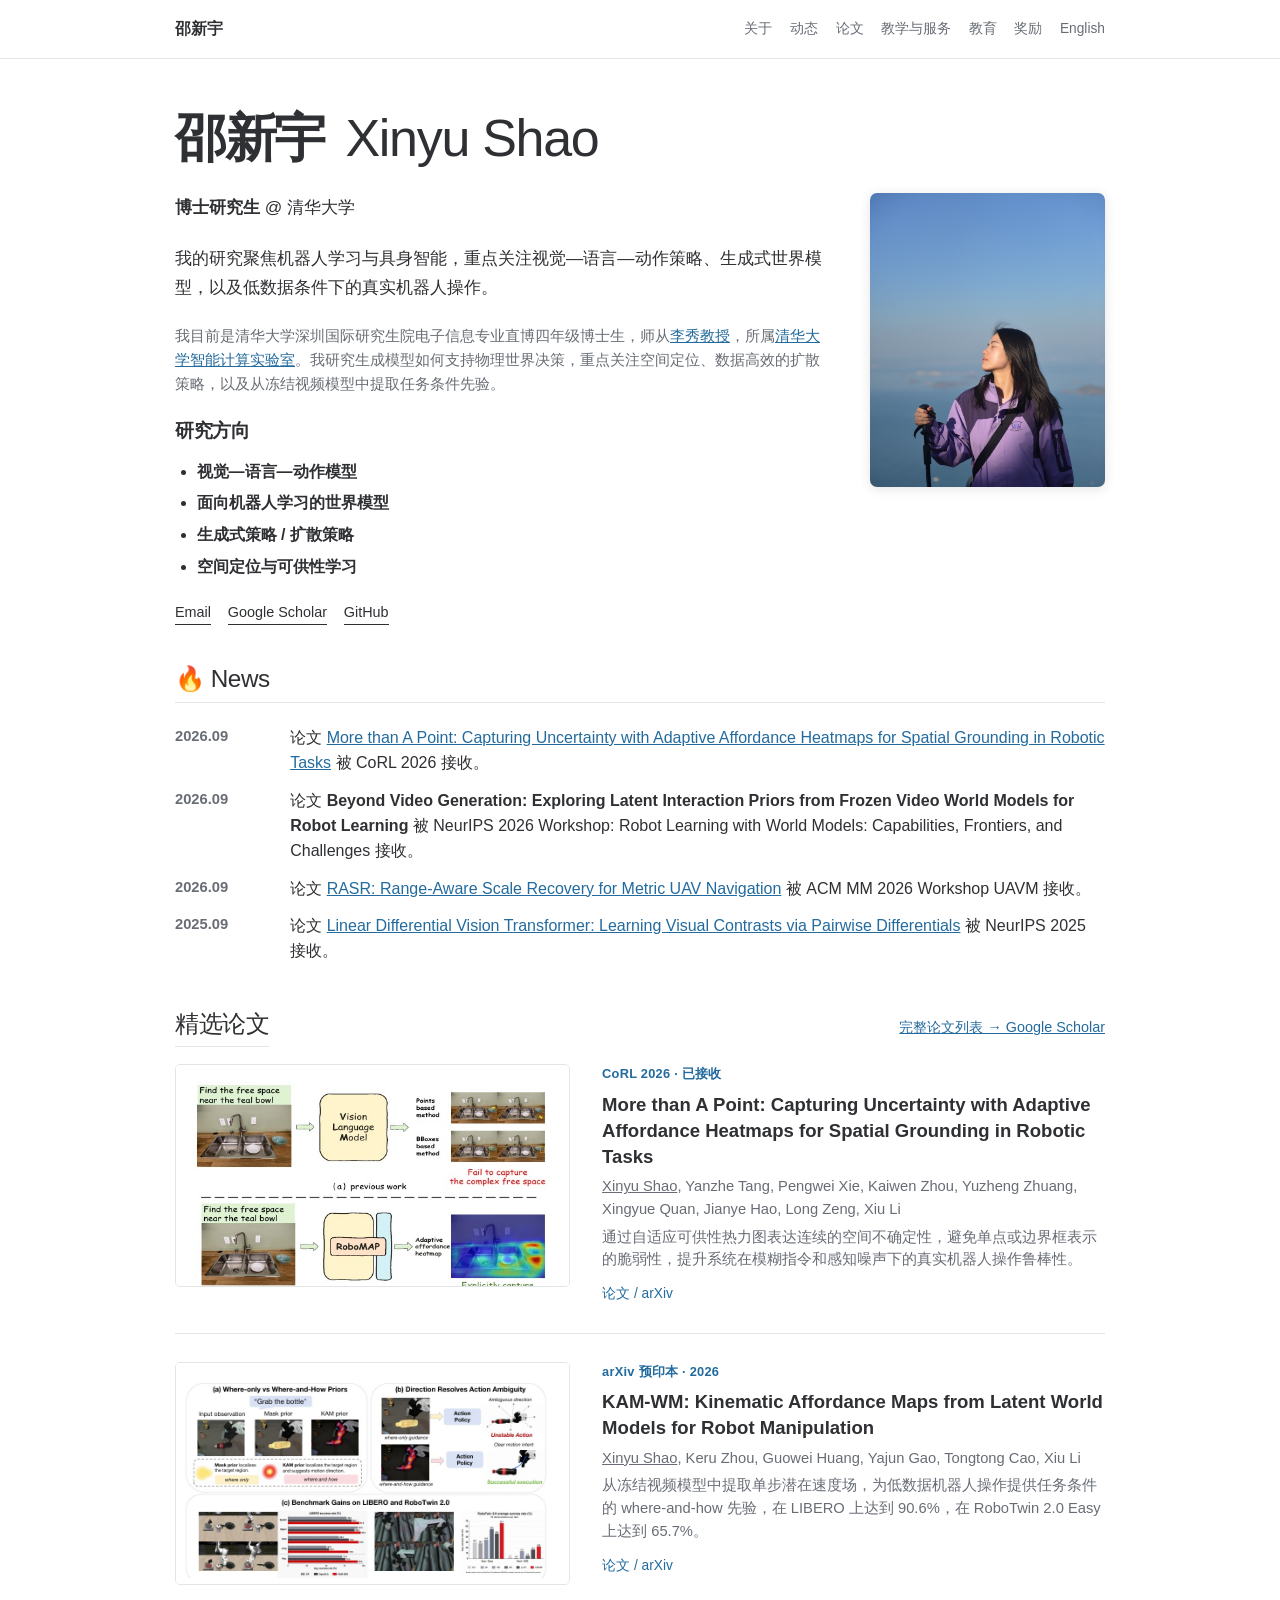
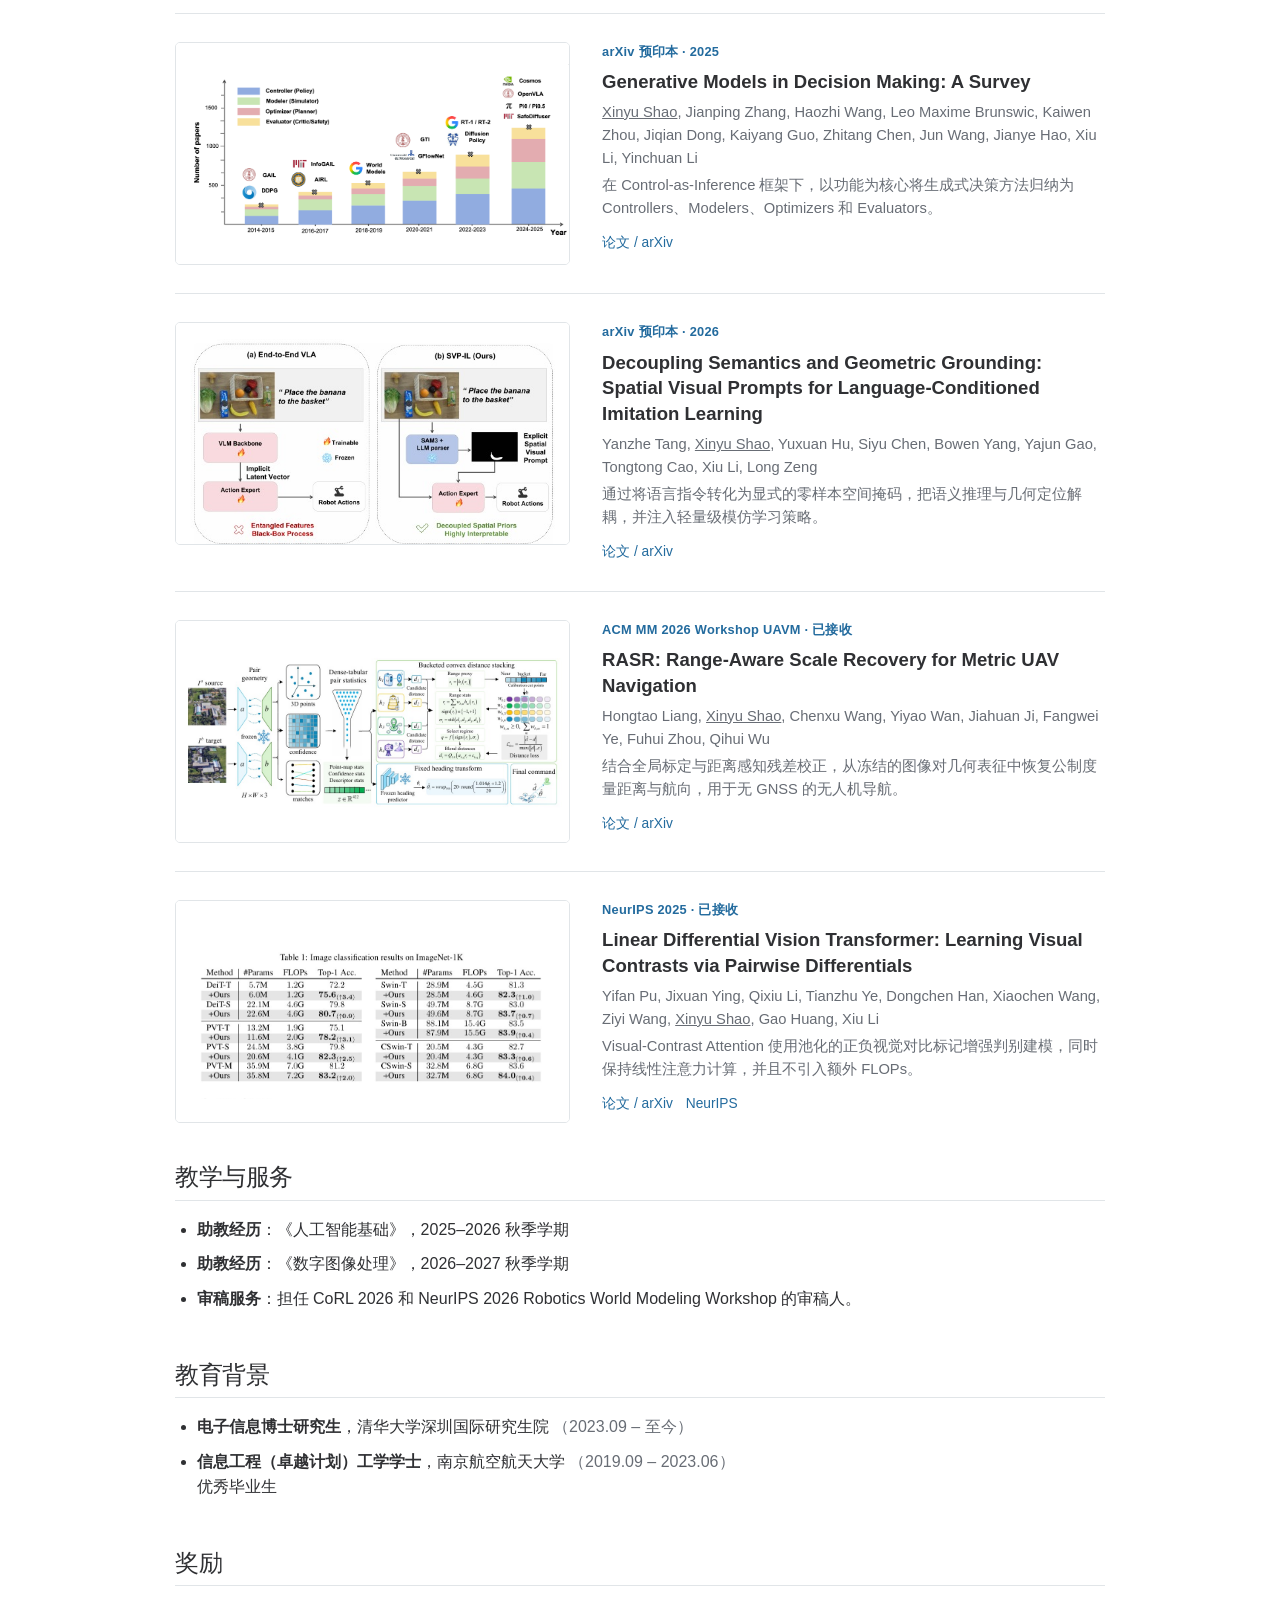
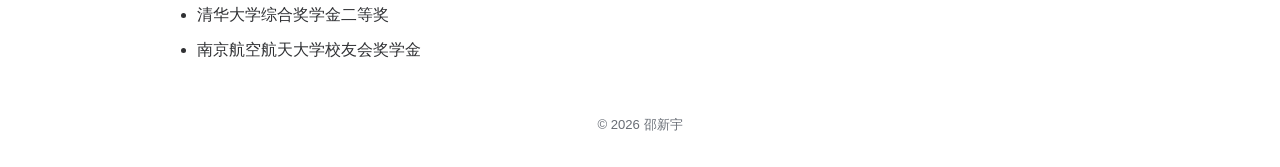
==== commit d6943eca: "Refine academic homepage presentation" ====
--- a/zh.html
+++ b/zh.html
@@ -8,7 +8,7 @@
     <link rel="canonical" href="https://xyshao23.github.io/zh.html">
     <link rel="alternate" hreflang="en" href="https://xyshao23.github.io/">
     <link rel="alternate" hreflang="zh-CN" href="https://xyshao23.github.io/zh.html">
-    <link rel="stylesheet" href="styles.css?v=research-20261004">
+    <link rel="stylesheet" href="styles.css?v=second-pass-20261004">
 </head>
 <body class="academic-home">
     <a class="skip-link" href="#main-content">跳转至正文</a>
@@ -19,7 +19,7 @@
             <nav class="academic-nav__links" aria-label="主导航">
                 <a href="#about">关于</a>
                 <a href="#news">动态</a>
-                <a href="#research">研究</a>
+                <a href="#publications">论文</a>
                 <a href="#service">教学与服务</a>
                 <a href="#education">教育</a>
                 <a href="#awards">奖励</a>
@@ -35,7 +35,7 @@
                 <div class="academic-intro">
                     <p class="identity-line"><strong>博士研究生</strong> @ 清华大学</p>
                     <p class="research-statement">我的研究聚焦机器人学习与具身智能，重点关注视觉—语言—动作策略、生成式世界模型，以及低数据条件下的真实机器人操作。</p>
-                    <p class="research-context muted">我目前是清华大学深圳国际研究生院电子信息专业直博四年级博士生，师从<a href="https://scholar.google.com/citations?user=Xrh1OIUAAAAJ&amp;hl=zh-CN" target="_blank" rel="noopener noreferrer">李秀教授</a>，所属<a href="https://thusigsiclab.github.io/thu.github.io/" target="_blank" rel="noopener noreferrer">清华大学智能计算实验室</a>。我的研究将预训练生成模型与物理世界决策连接起来，包括将语言指令落地为可执行的空间表征、在有限示范下改进扩散策略，以及从冻结视频模型中提取紧凑的任务条件先验。</p>
+                    <p class="research-context muted">我目前是清华大学深圳国际研究生院电子信息专业直博四年级博士生，师从<a href="https://scholar.google.com/citations?user=Xrh1OIUAAAAJ&amp;hl=zh-CN" target="_blank" rel="noopener noreferrer">李秀教授</a>，所属<a href="https://thusigsiclab.github.io/thu.github.io/" target="_blank" rel="noopener noreferrer">清华大学智能计算实验室</a>。我研究生成模型如何支持物理世界决策，重点关注空间定位、数据高效的扩散策略，以及从冻结视频模型中提取任务条件先验。</p>
 
                     <h2>研究方向</h2>
                     <ul class="research-interests">
@@ -43,7 +43,6 @@
                         <li><strong>面向机器人学习的世界模型</strong></li>
                         <li><strong>生成式策略 / 扩散策略</strong></li>
                         <li><strong>空间定位与可供性学习</strong></li>
-                        <li><strong>离线强化学习与仿真到现实迁移</strong></li>
                     </ul>
 
                     <div class="academic-social" aria-label="联系链接">
@@ -62,10 +61,6 @@
             <h2 id="news-heading">🔥 News</h2>
             <div class="news-list">
                 <div class="news-item">
-                    <time datetime="2025-09">2025.09</time>
-                    <p>论文 <a href="https://arxiv.org/abs/2511.00833" target="_blank" rel="noopener noreferrer">Linear Differential Vision Transformer: Learning Visual Contrasts via Pairwise Differentials</a> 被 NeurIPS 2025 接收。</p>
-                </div>
-                <div class="news-item">
                     <time datetime="2026-09">2026.09</time>
                     <p>论文 <a href="https://arxiv.org/abs/2510.10912" target="_blank" rel="noopener noreferrer">More than A Point: Capturing Uncertainty with Adaptive Affordance Heatmaps for Spatial Grounding in Robotic Tasks</a> 被 CoRL 2026 接收。</p>
                 </div>
@@ -77,15 +72,18 @@
                     <time datetime="2026-09">2026.09</time>
                     <p>论文 <a href="https://arxiv.org/abs/2607.09815" target="_blank" rel="noopener noreferrer">RASR: Range-Aware Scale Recovery for Metric UAV Navigation</a> 被 ACM MM 2026 Workshop UAVM 接收。</p>
                 </div>
+                <div class="news-item">
+                    <time datetime="2025-09">2025.09</time>
+                    <p>论文 <a href="https://arxiv.org/abs/2511.00833" target="_blank" rel="noopener noreferrer">Linear Differential Vision Transformer: Learning Visual Contrasts via Pairwise Differentials</a> 被 NeurIPS 2025 接收。</p>
+                </div>
             </div>
         </section>
 
-        <section id="research" class="academic-section research-section" aria-labelledby="research-heading">
+        <section id="publications" class="academic-section research-section" aria-labelledby="publications-heading">
             <div class="section-title-row">
-                <h2 id="research-heading">研究 / 精选论文</h2>
+                <h2 id="publications-heading">精选论文</h2>
                 <a class="section-note" href="https://scholar.google.com/citations?user=i7L7Gd4AAAAJ&amp;hl=zh-CN" target="_blank" rel="noopener noreferrer">完整论文列表 → Google Scholar</a>
             </div>
-            <p class="research-overview">我的研究聚焦机器人学习与具身智能，重点关注如何将语言和视觉观测转化为稳健、数据高效的机器人策略。</p>
             <div class="research-list">
                 <article class="research-item">
                     <div class="research-figure"><img src="assets/research/more-than-a-point.jpg" alt="More than A Point 自适应可供性热力图对比" loading="eager"></div>
@@ -167,8 +165,8 @@
         <section id="education" class="academic-section" aria-labelledby="education-heading">
             <h2 id="education-heading">教育背景</h2>
             <ul class="compact-list">
-                <li><strong>电子信息博士研究生</strong>，清华大学深圳国际研究生院 <span class="muted">（2023.09 – 至今）</span><br>GPA 3.9/4.0</li>
-                <li><strong>信息工程（卓越计划）工学学士</strong>，南京航空航天大学 <span class="muted">（2019.09 – 2023.06）</span><br>GPA 4.3/5.0 · 优秀毕业生</li>
+                <li><strong>电子信息博士研究生</strong>，清华大学深圳国际研究生院 <span class="muted">（2023.09 – 至今）</span></li>
+                <li><strong>信息工程（卓越计划）工学学士</strong>，南京航空航天大学 <span class="muted">（2019.09 – 2023.06）</span><br>优秀毕业生</li>
             </ul>
         </section>
 
@@ -181,6 +179,6 @@
         </section>
     </main>
 
-    <footer class="academic-footer">© 2026 邵新宇 · 用于科研与学术交流。</footer>
+    <footer class="academic-footer">© 2026 邵新宇</footer>
 </body>
 </html>
--- a/styles.css
+++ b/styles.css
@@ -260,13 +260,6 @@
     margin: 0;
 }
 
-.research-overview {
-    max-width: 760px;
-    margin: -0.25rem 0 1.55rem;
-    color: var(--muted);
-    font-size: 1.03rem;
-}
-
 .research-list {
     display: flex;
     flex-direction: column;
@@ -277,7 +270,7 @@
     display: grid;
     grid-template-columns: minmax(260px, 0.88fr) minmax(0, 1.12fr);
     gap: 2rem;
-    align-items: center;
+    align-items: start;
     padding-bottom: 1.75rem;
     border-bottom: 1px solid var(--border);
 }
@@ -288,6 +281,7 @@
 }
 
 .research-figure {
+    min-width: 0;
     overflow: hidden;
     border: 1px solid var(--border);
     border-radius: 5px;
@@ -297,6 +291,7 @@
 .research-figure img {
     display: block;
     width: 100%;
+    max-width: 100%;
     aspect-ratio: 16 / 9;
     object-fit: contain;
     background: #ffffff;
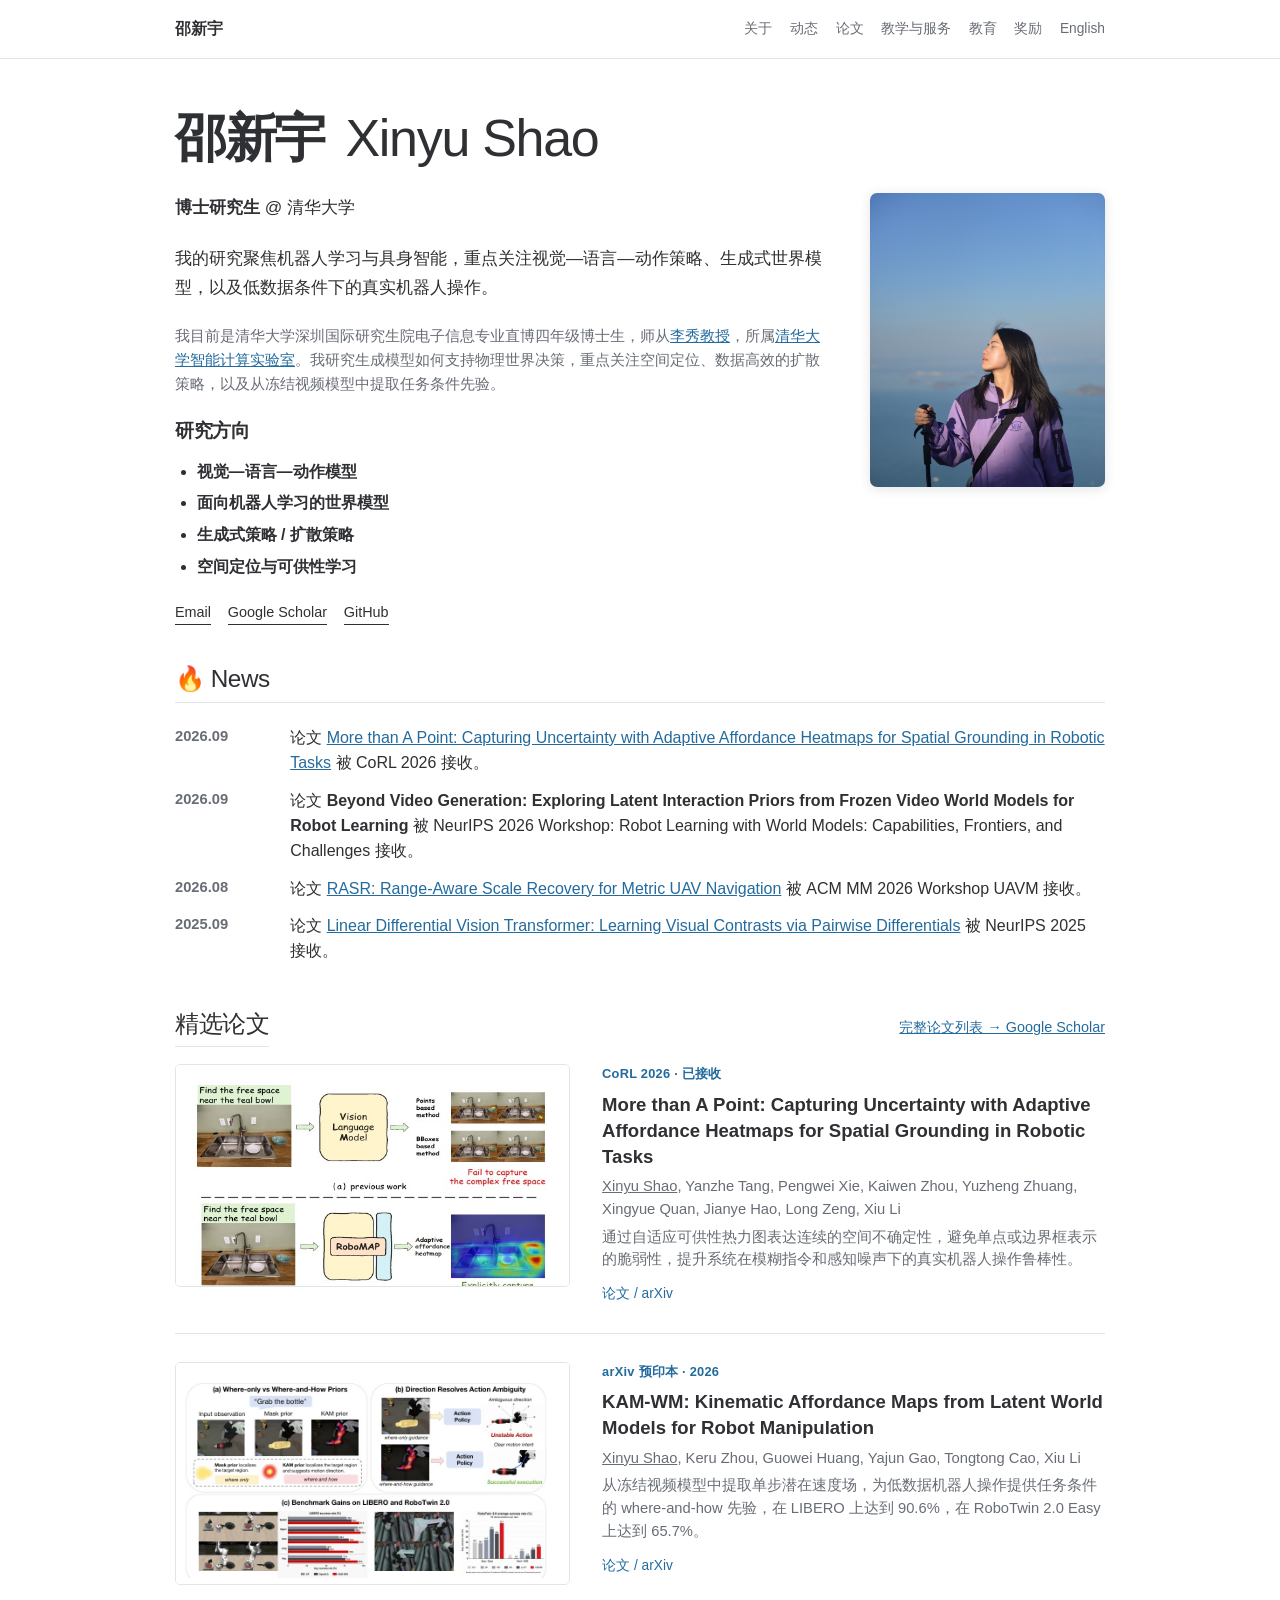
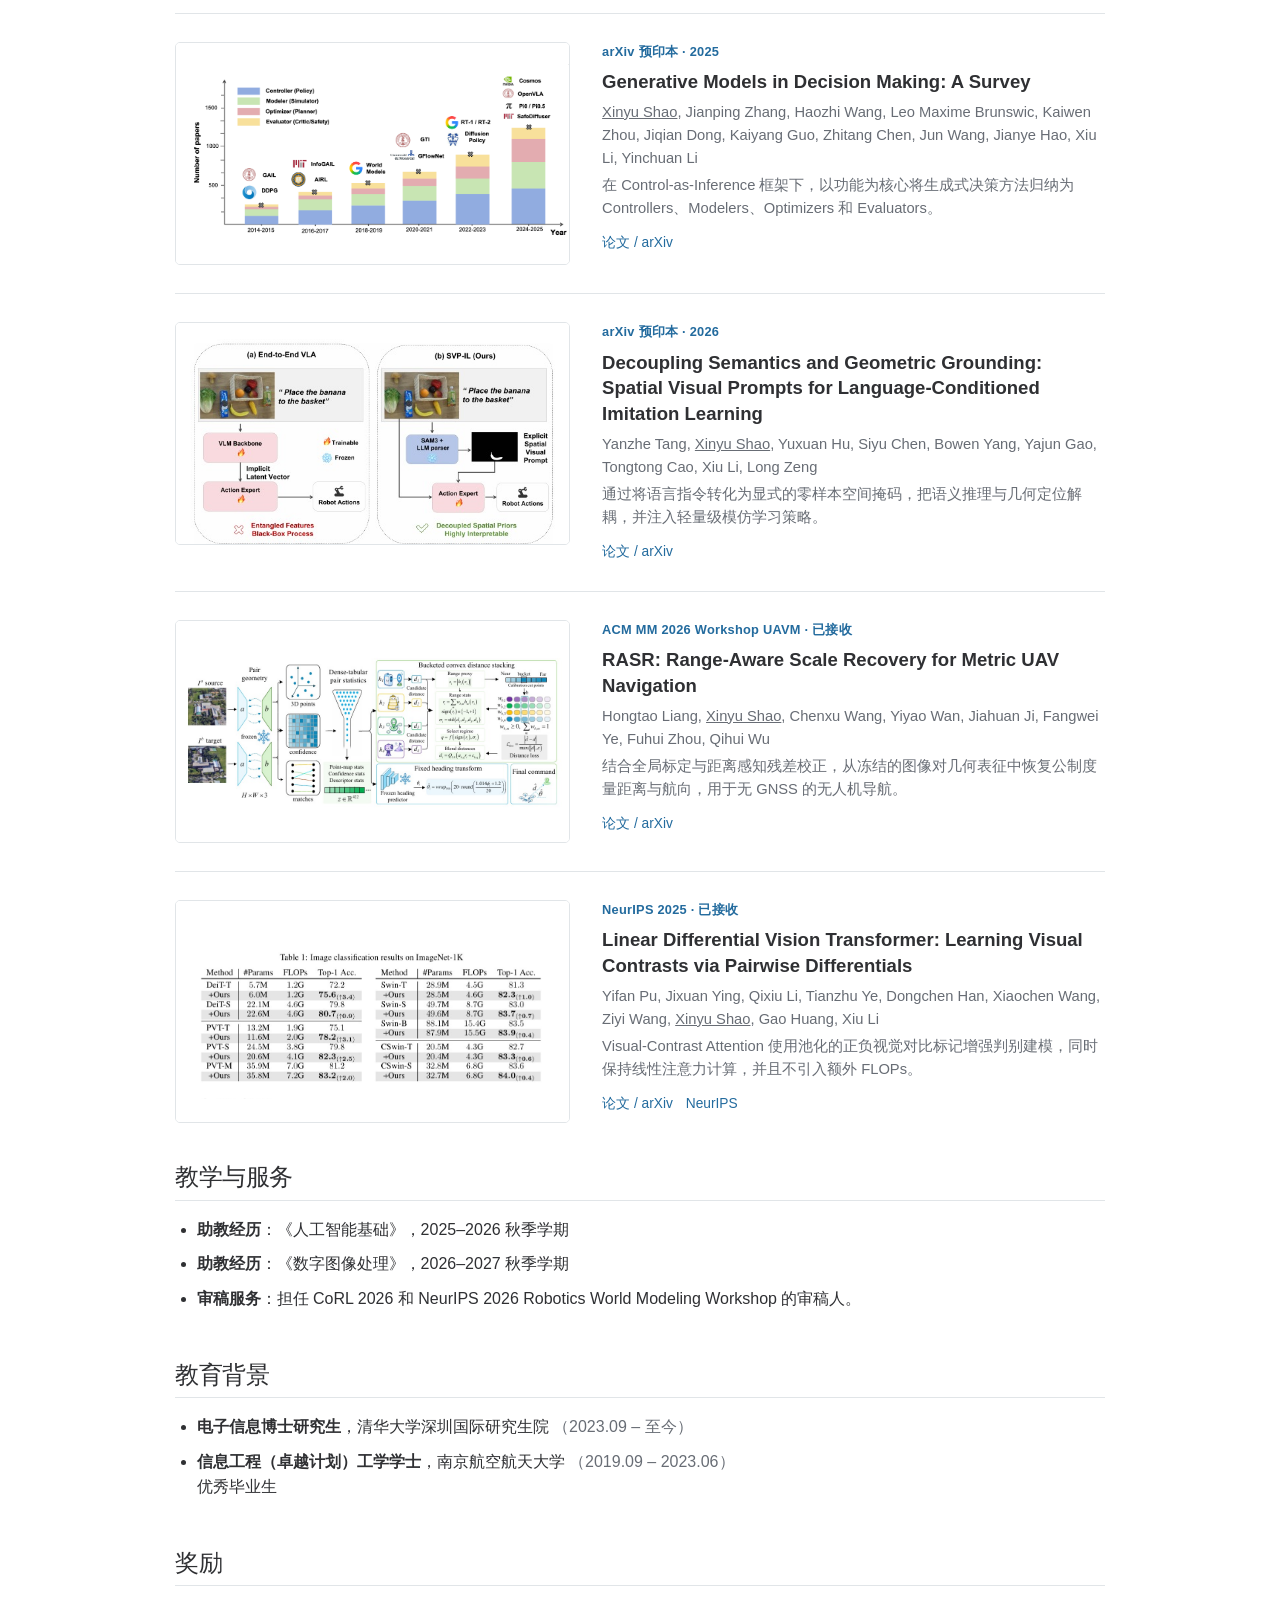
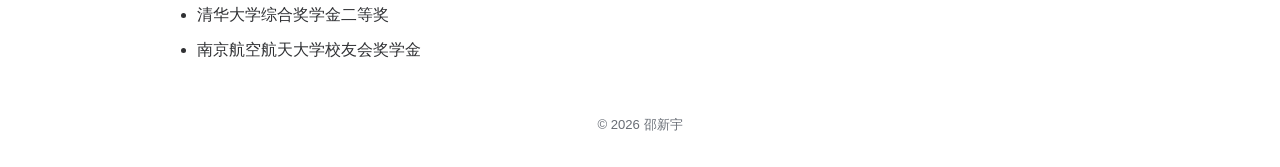
==== commit debd7e50: "Correct RASR news date" ====
--- a/zh.html
+++ b/zh.html
@@ -69,7 +69,7 @@
                     <p>论文 <strong>Beyond Video Generation: Exploring Latent Interaction Priors from Frozen Video World Models for Robot Learning</strong> 被 NeurIPS 2026 Workshop: Robot Learning with World Models: Capabilities, Frontiers, and Challenges 接收。</p>
                 </div>
                 <div class="news-item">
-                    <time datetime="2026-09">2026.09</time>
+                    <time datetime="2026-08">2026.08</time>
                     <p>论文 <a href="https://arxiv.org/abs/2607.09815" target="_blank" rel="noopener noreferrer">RASR: Range-Aware Scale Recovery for Metric UAV Navigation</a> 被 ACM MM 2026 Workshop UAVM 接收。</p>
                 </div>
                 <div class="news-item">
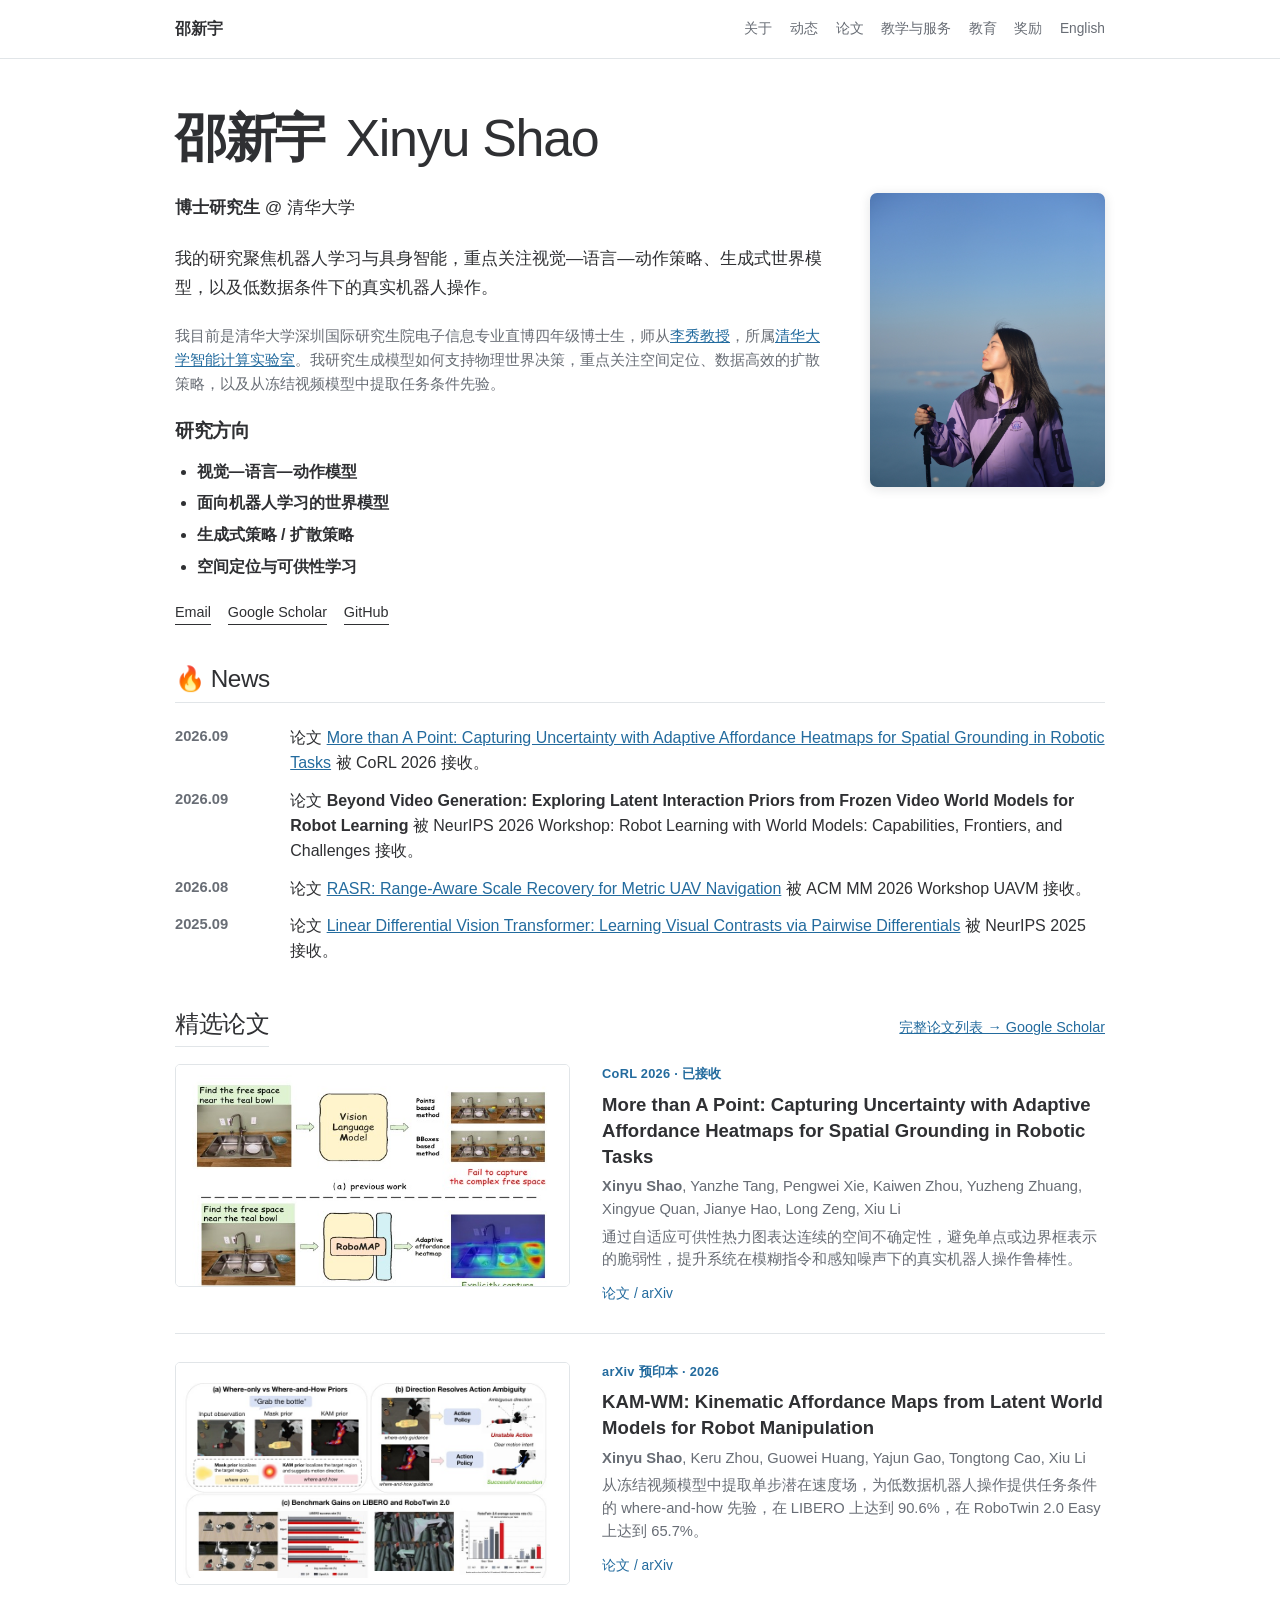
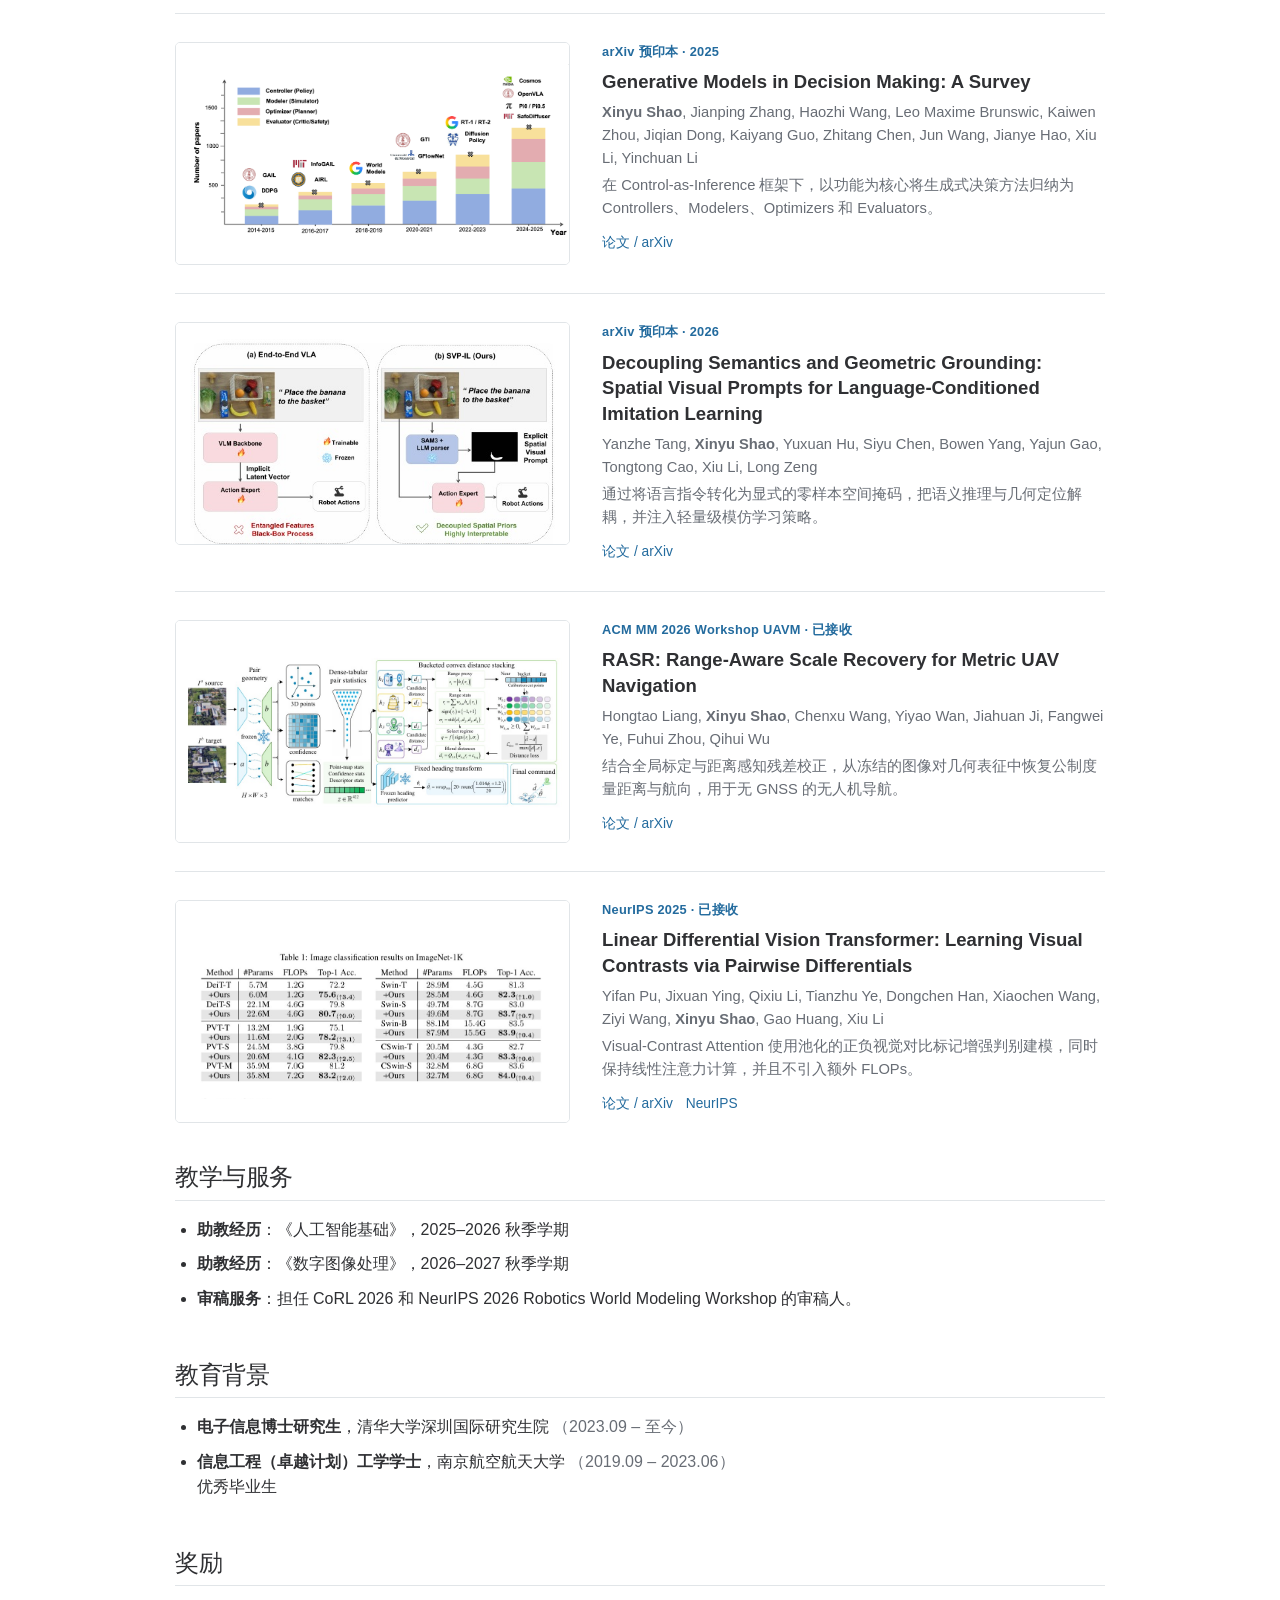
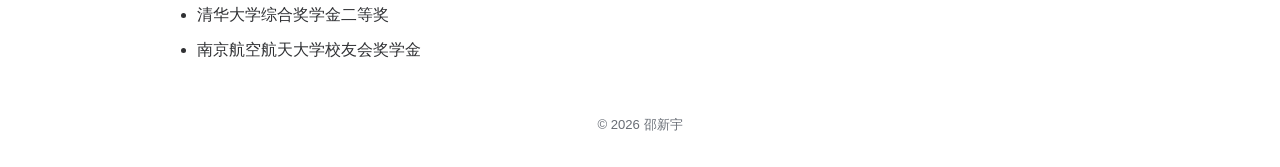
==== commit 2c5fb808: "Emphasize author name in publication lists" ====
--- a/zh.html
+++ b/zh.html
@@ -90,7 +90,7 @@
                     <div class="research-content">
                         <p class="research-kicker">CoRL 2026 · 已接收</p>
                         <h3><a href="https://arxiv.org/abs/2510.10912" target="_blank" rel="noopener noreferrer">More than A Point: Capturing Uncertainty with Adaptive Affordance Heatmaps for Spatial Grounding in Robotic Tasks</a></h3>
-                        <p class="research-authors"><u>Xinyu Shao</u>, Yanzhe Tang, Pengwei Xie, Kaiwen Zhou, Yuzheng Zhuang, Xingyue Quan, Jianye Hao, Long Zeng, Xiu Li</p>
+                        <p class="research-authors"><strong>Xinyu Shao</strong>, Yanzhe Tang, Pengwei Xie, Kaiwen Zhou, Yuzheng Zhuang, Xingyue Quan, Jianye Hao, Long Zeng, Xiu Li</p>
                         <p class="research-description">通过自适应可供性热力图表达连续的空间不确定性，避免单点或边界框表示的脆弱性，提升系统在模糊指令和感知噪声下的真实机器人操作鲁棒性。</p>
                         <p class="research-links"><a href="https://arxiv.org/abs/2510.10912" target="_blank" rel="noopener noreferrer">论文 / arXiv</a></p>
                     </div>
@@ -101,7 +101,7 @@
                     <div class="research-content">
                         <p class="research-kicker">arXiv 预印本 · 2026</p>
                         <h3><a href="https://arxiv.org/abs/2607.04652" target="_blank" rel="noopener noreferrer">KAM-WM: Kinematic Affordance Maps from Latent World Models for Robot Manipulation</a></h3>
-                        <p class="research-authors"><u>Xinyu Shao</u>, Keru Zhou, Guowei Huang, Yajun Gao, Tongtong Cao, Xiu Li</p>
+                        <p class="research-authors"><strong>Xinyu Shao</strong>, Keru Zhou, Guowei Huang, Yajun Gao, Tongtong Cao, Xiu Li</p>
                         <p class="research-description">从冻结视频模型中提取单步潜在速度场，为低数据机器人操作提供任务条件的 where-and-how 先验，在 LIBERO 上达到 90.6%，在 RoboTwin 2.0 Easy 上达到 65.7%。</p>
                         <p class="research-links"><a href="https://arxiv.org/abs/2607.04652" target="_blank" rel="noopener noreferrer">论文 / arXiv</a></p>
                     </div>
@@ -112,7 +112,7 @@
                     <div class="research-content">
                         <p class="research-kicker">arXiv 预印本 · 2025</p>
                         <h3><a href="https://arxiv.org/abs/2502.17100" target="_blank" rel="noopener noreferrer">Generative Models in Decision Making: A Survey</a></h3>
-                        <p class="research-authors"><u>Xinyu Shao</u>, Jianping Zhang, Haozhi Wang, Leo Maxime Brunswic, Kaiwen Zhou, Jiqian Dong, Kaiyang Guo, Zhitang Chen, Jun Wang, Jianye Hao, Xiu Li, Yinchuan Li</p>
+                        <p class="research-authors"><strong>Xinyu Shao</strong>, Jianping Zhang, Haozhi Wang, Leo Maxime Brunswic, Kaiwen Zhou, Jiqian Dong, Kaiyang Guo, Zhitang Chen, Jun Wang, Jianye Hao, Xiu Li, Yinchuan Li</p>
                         <p class="research-description">在 Control-as-Inference 框架下，以功能为核心将生成式决策方法归纳为 Controllers、Modelers、Optimizers 和 Evaluators。</p>
                         <p class="research-links"><a href="https://arxiv.org/abs/2502.17100" target="_blank" rel="noopener noreferrer">论文 / arXiv</a></p>
                     </div>
@@ -123,7 +123,7 @@
                     <div class="research-content">
                         <p class="research-kicker">arXiv 预印本 · 2026</p>
                         <h3><a href="https://arxiv.org/abs/2606.25360" target="_blank" rel="noopener noreferrer">Decoupling Semantics and Geometric Grounding: Spatial Visual Prompts for Language-Conditioned Imitation Learning</a></h3>
-                        <p class="research-authors">Yanzhe Tang, <u>Xinyu Shao</u>, Yuxuan Hu, Siyu Chen, Bowen Yang, Yajun Gao, Tongtong Cao, Xiu Li, Long Zeng</p>
+                        <p class="research-authors">Yanzhe Tang, <strong>Xinyu Shao</strong>, Yuxuan Hu, Siyu Chen, Bowen Yang, Yajun Gao, Tongtong Cao, Xiu Li, Long Zeng</p>
                         <p class="research-description">通过将语言指令转化为显式的零样本空间掩码，把语义推理与几何定位解耦，并注入轻量级模仿学习策略。</p>
                         <p class="research-links"><a href="https://arxiv.org/abs/2606.25360" target="_blank" rel="noopener noreferrer">论文 / arXiv</a></p>
                     </div>
@@ -134,7 +134,7 @@
                     <div class="research-content">
                         <p class="research-kicker">ACM MM 2026 Workshop UAVM · 已接收</p>
                         <h3><a href="https://arxiv.org/abs/2607.09815" target="_blank" rel="noopener noreferrer">RASR: Range-Aware Scale Recovery for Metric UAV Navigation</a></h3>
-                        <p class="research-authors">Hongtao Liang, <u>Xinyu Shao</u>, Chenxu Wang, Yiyao Wan, Jiahuan Ji, Fangwei Ye, Fuhui Zhou, Qihui Wu</p>
+                        <p class="research-authors">Hongtao Liang, <strong>Xinyu Shao</strong>, Chenxu Wang, Yiyao Wan, Jiahuan Ji, Fangwei Ye, Fuhui Zhou, Qihui Wu</p>
                         <p class="research-description">结合全局标定与距离感知残差校正，从冻结的图像对几何表征中恢复公制度量距离与航向，用于无 GNSS 的无人机导航。</p>
                         <p class="research-links"><a href="https://arxiv.org/abs/2607.09815" target="_blank" rel="noopener noreferrer">论文 / arXiv</a></p>
                     </div>
@@ -145,7 +145,7 @@
                     <div class="research-content">
                         <p class="research-kicker">NeurIPS 2025 · 已接收</p>
                         <h3><a href="https://arxiv.org/abs/2511.00833" target="_blank" rel="noopener noreferrer">Linear Differential Vision Transformer: Learning Visual Contrasts via Pairwise Differentials</a></h3>
-                        <p class="research-authors">Yifan Pu, Jixuan Ying, Qixiu Li, Tianzhu Ye, Dongchen Han, Xiaochen Wang, Ziyi Wang, <u>Xinyu Shao</u>, Gao Huang, Xiu Li</p>
+                        <p class="research-authors">Yifan Pu, Jixuan Ying, Qixiu Li, Tianzhu Ye, Dongchen Han, Xiaochen Wang, Ziyi Wang, <strong>Xinyu Shao</strong>, Gao Huang, Xiu Li</p>
                         <p class="research-description">Visual-Contrast Attention 使用池化的正负视觉对比标记增强判别建模，同时保持线性注意力计算，并且不引入额外 FLOPs。</p>
                         <p class="research-links"><a href="https://arxiv.org/abs/2511.00833" target="_blank" rel="noopener noreferrer">论文 / arXiv</a><a href="https://neurips.cc/virtual/2025/loc/san-diego/poster/119578" target="_blank" rel="noopener noreferrer">NeurIPS</a></p>
                     </div>
@@ -180,5 +180,8 @@
     </main>
 
     <footer class="academic-footer">© 2026 邵新宇</footer>
+<!-- Cloudflare Web Analytics -->
+<script type='module' src='https://static.cloudflareinsights.com/beacon.min.js' data-cf-beacon='{"token": "bf8dfc2a44f0412bba4abda0f402ad9f"}'></script>
+<!-- End Cloudflare Web Analytics -->
 </body>
 </html>
